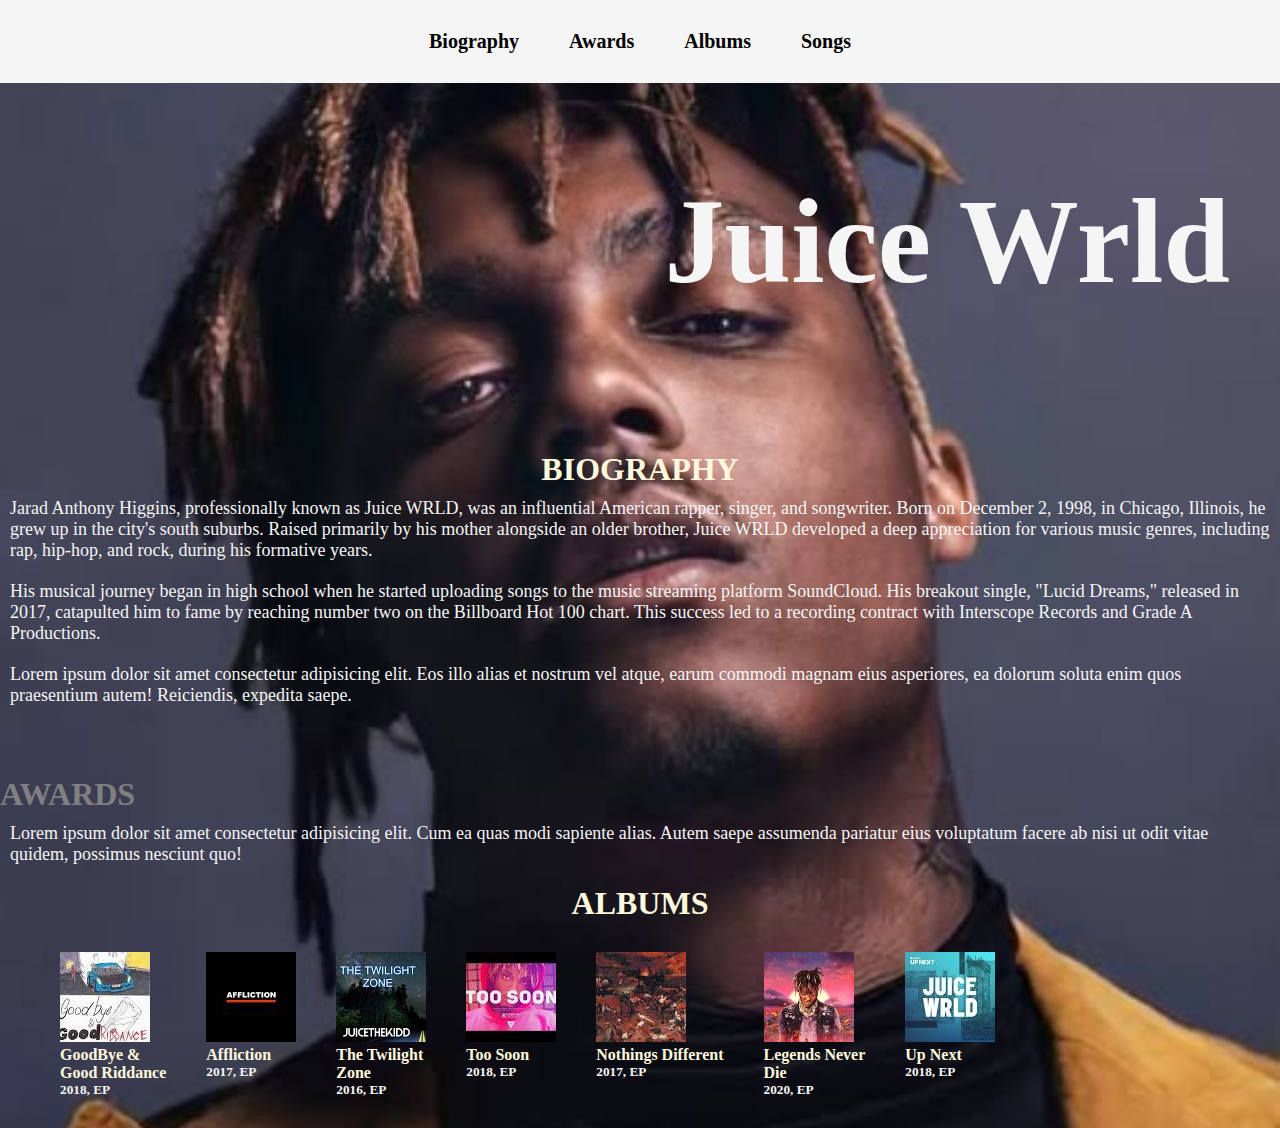
==== index.html @ c9a6d78e "updated" ====
<!DOCTYPE html>
<html lang="en">
<head>
    <title>A Tribute Page</title>
    <link rel="stylesheet" href="style.css">
</head>
<body class="container">
    <header class="navy">
        <nav>
            <ul>
                <li><a href="#Biography">Biography</a></li>
                <li><a href="#Awards">Awards</a></li>
                <li><a href="#Albums">Albums</a></li>
                <li><a href="songs.html">Songs</a></li>
            </ul>
        </nav>
    </header>
    <div class="side">
        <h1>Juice Wrld</h1>
    </div>
    <section>
        <div class="bio">
            <h1 id="Biography">BIOGRAPHY</h1>
            <p>Jarad Anthony Higgins, professionally known as Juice WRLD, was an influential American rapper, singer, and songwriter. Born on December 2, 1998, in Chicago, Illinois, he grew up in the city's south suburbs. Raised primarily by his mother alongside an older brother, Juice WRLD developed a deep appreciation for various music genres, including rap, hip-hop, and rock, during his formative years.</p>
            <p>His musical journey began in high school when he started uploading songs to the music streaming platform SoundCloud. His breakout single, "Lucid Dreams," released in 2017, catapulted him to fame by reaching number two on the Billboard Hot 100 chart. This success led to a recording contract with Interscope Records and Grade A Productions. ​
            </p>
            <p>Lorem ipsum dolor sit amet consectetur adipisicing elit. Eos illo alias et nostrum vel atque, earum commodi magnam eius asperiores, ea dolorum soluta enim quos praesentium autem! Reiciendis, expedita saepe.</p>
        </div>
        <div class="awa">
            <h1 id="Awards">AWARDS</h1>
            <p>Lorem ipsum dolor sit amet consectetur adipisicing elit. Cum ea quas modi sapiente alias. Autem saepe assumenda pariatur eius voluptatum facere ab nisi ut odit vitae quidem, possimus nesciunt quo!</p>
        </div>
        <div class="alb">
            <h1 id="Albums">ALBUMS</h1>
            <div class="con">
                <div>
                    <img src="good.jpg" alt="goodbye">
                    <h4>GoodBye &<br> Good Riddance</h3>
                    <h5>2018, EP</h4>
                </div>
                <div>
                    <img src="aff.jpg" alt="affliction">
                    <h4>Affliction</h3>
                    <h5>2017, EP</h4>
                </div>
                <div>
                    <img src="the.jpg" alt="light">
                    <h4>The Twilight<br> Zone</h3>
                    <h5>2016, EP</h4>
                </div>
                <div>
                    <img src="too.jpg" alt="soon">
                    <h4>Too Soon</h3>
                    <h5>2018, EP</h4>
                </div>
                <div>
                    <img src="nothing.jpg" alt="nothing">
                    <h4>Nothings Different</h3>
                    <h5>2017, EP</h4>
                </div>
                <div>
                    <img src="legends.jpg" alt="never">
                    <h4>Legends Never<br> Die</h3>
                    <h5>2020, EP</h4>
                </div>
                <div>
                    <img src="upnext.jpg" alt="next">
                    <h4>Up Next</h3>
                    <h5>2018, EP</h4>
                </div>
            </div>
        </div>
    </section>
</body>
</html>
---- style.css ----
*{
    box-sizing: border-box;
    padding: 0%;
    margin: 0%;
}
.container{
    background-image: url(newj.jpg);
    min-height: 500px;
    background-attachment: fixed;
    background-position: center;
    background-repeat: no-repeat;
    background-size: cover;
}
.side{
    text-align: right;
    justify-content: right;
    font-size: 60px;
    margin:50px ;
    padding: 40px 0px;
    color: whitesmoke;
}
.bio{
    padding: 50px 0px;
}
#Biography{
    text-align: center;
    text-decoration: none;
    color: cornsilk;
}
.awa{
    padding: 10px 0px;
}
#Albums{
    text-align: center;
    text-decoration: none;
    color: cornsilk;
}
p{
    color: whitesmoke;
    padding: 10px;
    font-weight: 40px;
    font-size: large;
}
ul{
    display: flex;
    gap: 50px;
    justify-content: center;
    text-align: center;
    padding: 30px;
    list-style: none;
    background-color: whitesmoke;
    font-weight: bold;
    font-size: 20px;
    text-decoration: none;
}
a{
    text-decoration: none;
    color: black;
}
.con{
    display: flex;
    gap: 40px;
    padding: 10px 40px;
    margin: 20px;
}
h4{
    color: cornsilk;
}
h5{
    color: whitesmoke;
}
#Awards{
    color: gray;
}
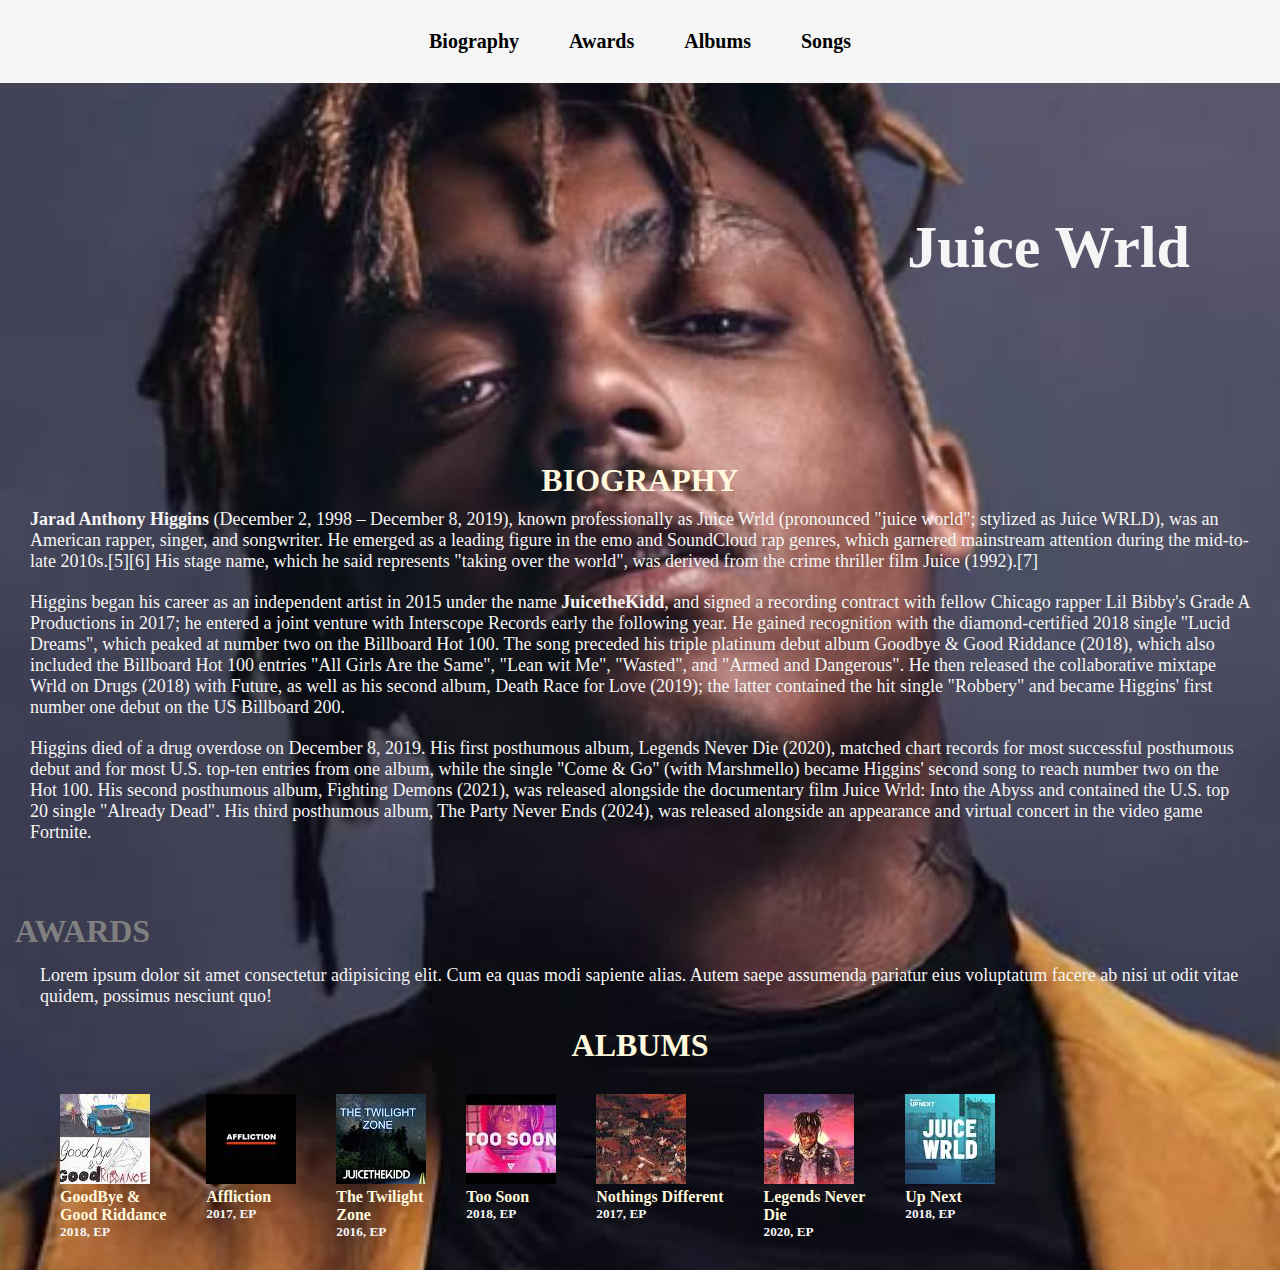
==== commit c7d4a1cd: "updated" ====
--- a/index.html
+++ b/index.html
@@ -21,10 +21,9 @@
     <section>
         <div class="bio">
             <h1 id="Biography">BIOGRAPHY</h1>
-            <p>Jarad Anthony Higgins, professionally known as Juice WRLD, was an influential American rapper, singer, and songwriter. Born on December 2, 1998, in Chicago, Illinois, he grew up in the city's south suburbs. Raised primarily by his mother alongside an older brother, Juice WRLD developed a deep appreciation for various music genres, including rap, hip-hop, and rock, during his formative years.</p>
-            <p>His musical journey began in high school when he started uploading songs to the music streaming platform SoundCloud. His breakout single, "Lucid Dreams," released in 2017, catapulted him to fame by reaching number two on the Billboard Hot 100 chart. This success led to a recording contract with Interscope Records and Grade A Productions. ​
-            </p>
-            <p>Lorem ipsum dolor sit amet consectetur adipisicing elit. Eos illo alias et nostrum vel atque, earum commodi magnam eius asperiores, ea dolorum soluta enim quos praesentium autem! Reiciendis, expedita saepe.</p>
+            <p><strong>Jarad Anthony Higgins</strong> (December 2, 1998 – December 8, 2019), known professionally as Juice Wrld (pronounced "juice world"; stylized as Juice WRLD), was an American rapper, singer, and songwriter. He emerged as a leading figure in the emo and SoundCloud rap genres, which garnered mainstream attention during the mid-to-late 2010s.[5][6] His stage name, which he said represents "taking over the world", was derived from the crime thriller film Juice (1992).[7]</p>
+           <p>Higgins began his career as an independent artist in 2015 under the name <strong>JuicetheKidd</strong>, and signed a recording contract with fellow Chicago rapper Lil Bibby's Grade A Productions in 2017; he entered a joint venture with Interscope Records early the following year. He gained recognition with the diamond-certified 2018 single "Lucid Dreams", which peaked at number two on the Billboard Hot 100. The song preceded his triple platinum debut album Goodbye & Good Riddance (2018), which also included the Billboard Hot 100 entries "All Girls Are the Same", "Lean wit Me", "Wasted", and "Armed and Dangerous". He then released the collaborative mixtape Wrld on Drugs (2018) with Future, as well as his second album, Death Race for Love (2019); the latter contained the hit single "Robbery" and became Higgins' first number one debut on the US Billboard 200.</p>
+            <p>Higgins died of a drug overdose on December 8, 2019. His first posthumous album, Legends Never Die (2020), matched chart records for most successful posthumous debut and for most U.S. top-ten entries from one album, while the single "Come & Go" (with Marshmello) became Higgins' second song to reach number two on the Hot 100. His second posthumous album, Fighting Demons (2021), was released alongside the documentary film Juice Wrld: Into the Abyss and contained the U.S. top 20 single "Already Dead". His third posthumous album, The Party Never Ends (2024), was released alongside an appearance and virtual concert in the video game Fortnite.</p>
         </div>
         <div class="awa">
             <h1 id="Awards">AWARDS</h1>
--- a/style.css
+++ b/style.css
@@ -4,18 +4,20 @@
     margin: 0%;
 }
 .container{
+    background: linear-gradient(rgba(0, 0, 0, 0.5),rgba(0, 0, 0, 0.5));
     background-image: url(newj.jpg);
     min-height: 500px;
     background-attachment: fixed;
     background-position: center;
     background-repeat: no-repeat;
     background-size: cover;
+  
 }
 .side{
     text-align: right;
     justify-content: right;
-    font-size: 60px;
-    margin:50px ;
+    font-size: 30px;
+    margin:90px ;
     padding: 40px 0px;
     color: whitesmoke;
 }
@@ -28,7 +30,7 @@
     color: cornsilk;
 }
 .awa{
-    padding: 10px 0px;
+    margin: 10px;
 }
 #Albums{
     text-align: center;
@@ -37,9 +39,10 @@
 }
 p{
     color: whitesmoke;
-    padding: 10px;
+    padding:10px 30px;
     font-weight: 40px;
     font-size: large;
+    
 }
 ul{
     display: flex;
@@ -71,4 +74,5 @@
 }
 #Awards{
     color: gray;
+    margin: 5px;
 }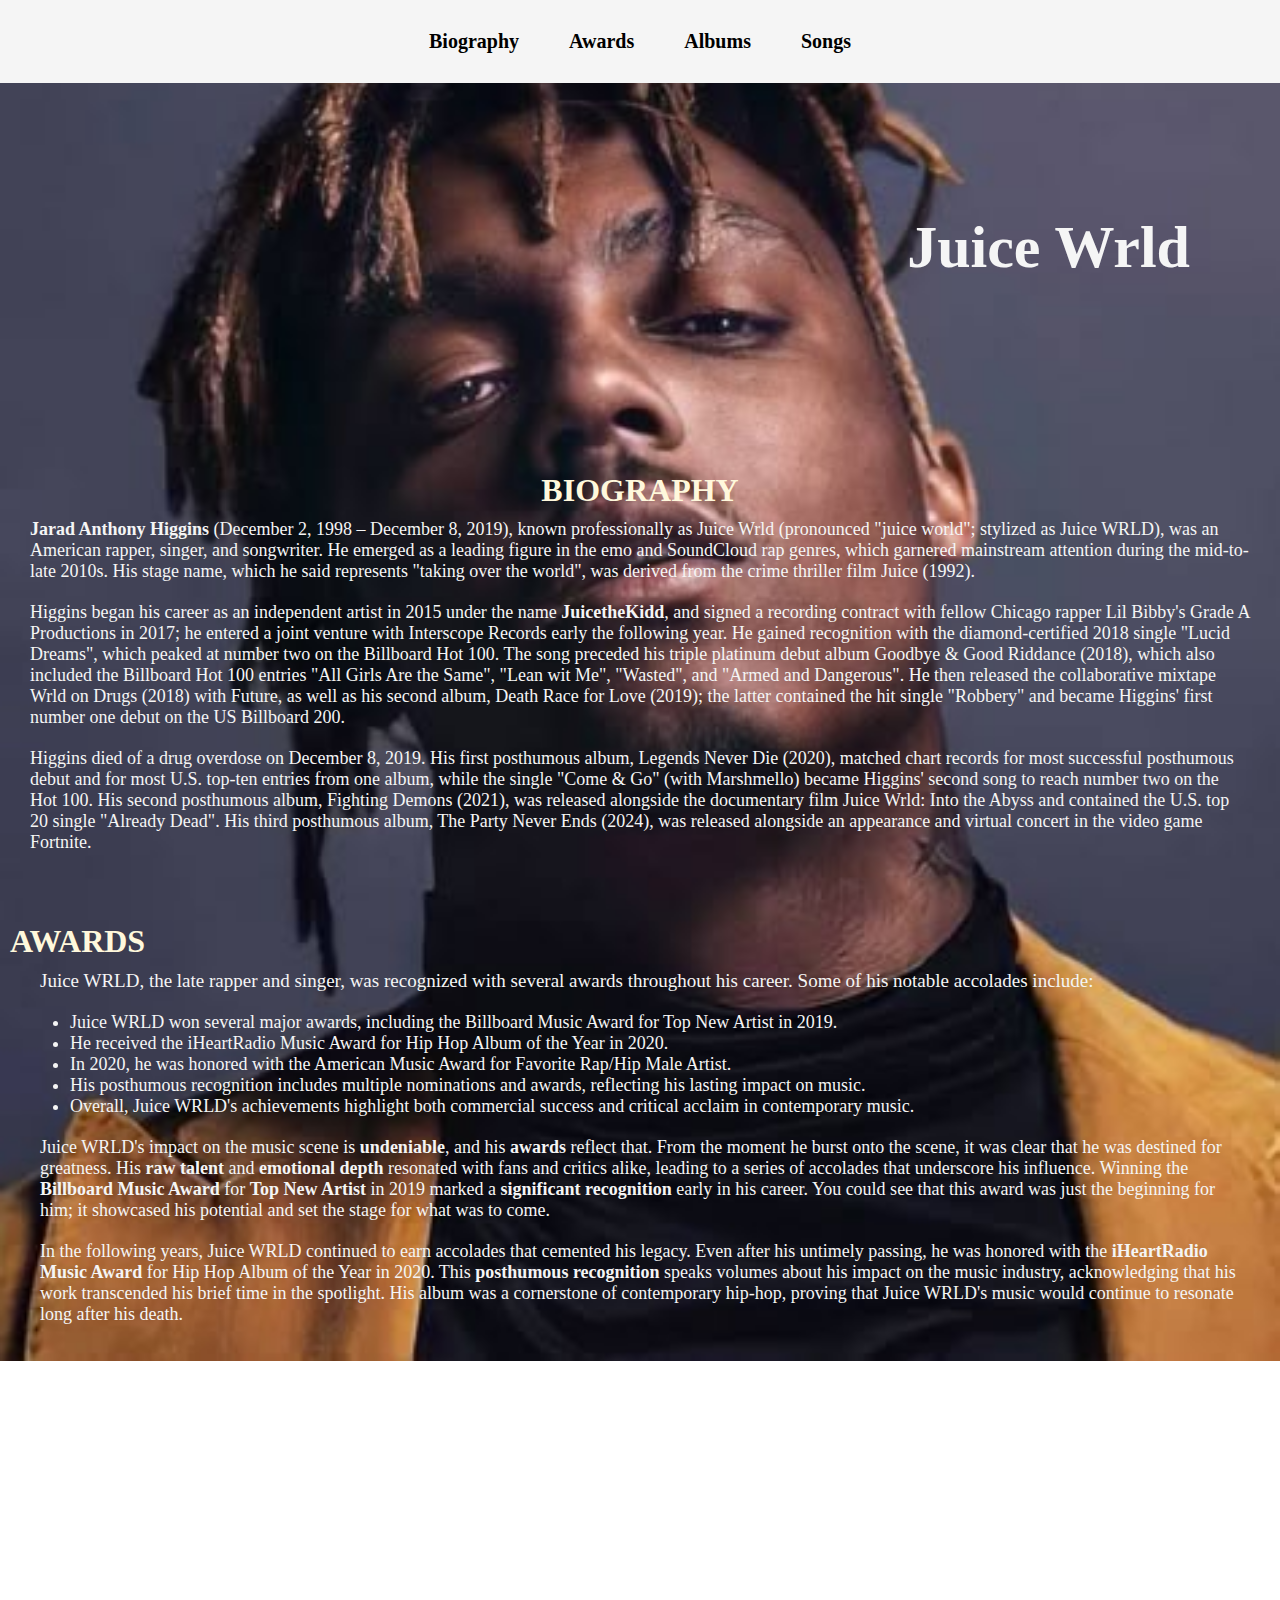
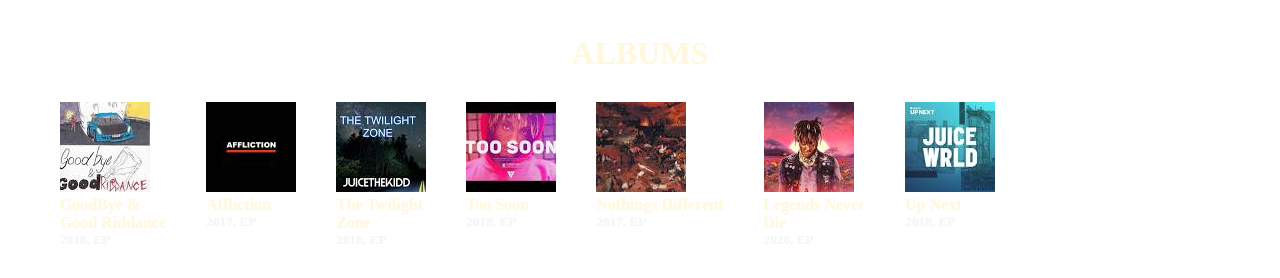
==== commit 2f7ce016: "updated" ====
--- a/index.html
+++ b/index.html
@@ -7,12 +7,12 @@
 <body class="container">
     <header class="navy">
         <nav>
-            <ul>
+            <ol>
                 <li><a href="#Biography">Biography</a></li>
                 <li><a href="#Awards">Awards</a></li>
                 <li><a href="#Albums">Albums</a></li>
                 <li><a href="songs.html">Songs</a></li>
-            </ul>
+            </ol>
         </nav>
     </header>
     <div class="side">
@@ -21,13 +21,22 @@
     <section>
         <div class="bio">
             <h1 id="Biography">BIOGRAPHY</h1>
-            <p><strong>Jarad Anthony Higgins</strong> (December 2, 1998 – December 8, 2019), known professionally as Juice Wrld (pronounced "juice world"; stylized as Juice WRLD), was an American rapper, singer, and songwriter. He emerged as a leading figure in the emo and SoundCloud rap genres, which garnered mainstream attention during the mid-to-late 2010s.[5][6] His stage name, which he said represents "taking over the world", was derived from the crime thriller film Juice (1992).[7]</p>
+            <p><strong>Jarad Anthony Higgins</strong> (December 2, 1998 – December 8, 2019), known professionally as Juice Wrld (pronounced "juice world"; stylized as Juice WRLD), was an American rapper, singer, and songwriter. He emerged as a leading figure in the emo and SoundCloud rap genres, which garnered mainstream attention during the mid-to-late 2010s. His stage name, which he said represents "taking over the world", was derived from the crime thriller film Juice (1992).</p>
            <p>Higgins began his career as an independent artist in 2015 under the name <strong>JuicetheKidd</strong>, and signed a recording contract with fellow Chicago rapper Lil Bibby's Grade A Productions in 2017; he entered a joint venture with Interscope Records early the following year. He gained recognition with the diamond-certified 2018 single "Lucid Dreams", which peaked at number two on the Billboard Hot 100. The song preceded his triple platinum debut album Goodbye & Good Riddance (2018), which also included the Billboard Hot 100 entries "All Girls Are the Same", "Lean wit Me", "Wasted", and "Armed and Dangerous". He then released the collaborative mixtape Wrld on Drugs (2018) with Future, as well as his second album, Death Race for Love (2019); the latter contained the hit single "Robbery" and became Higgins' first number one debut on the US Billboard 200.</p>
             <p>Higgins died of a drug overdose on December 8, 2019. His first posthumous album, Legends Never Die (2020), matched chart records for most successful posthumous debut and for most U.S. top-ten entries from one album, while the single "Come & Go" (with Marshmello) became Higgins' second song to reach number two on the Hot 100. His second posthumous album, Fighting Demons (2021), was released alongside the documentary film Juice Wrld: Into the Abyss and contained the U.S. top 20 single "Already Dead". His third posthumous album, The Party Never Ends (2024), was released alongside an appearance and virtual concert in the video game Fortnite.</p>
         </div>
         <div class="awa">
             <h1 id="Awards">AWARDS</h1>
-            <p>Lorem ipsum dolor sit amet consectetur adipisicing elit. Cum ea quas modi sapiente alias. Autem saepe assumenda pariatur eius voluptatum facere ab nisi ut odit vitae quidem, possimus nesciunt quo!</p>
+            <p class="ards">Juice WRLD, the late rapper and singer, was recognized with several awards throughout his career. Some of his notable accolades include:</p>
+            <ul>
+                <li>Juice WRLD won several major awards, including the Billboard Music Award for Top New Artist in 2019.</li>
+                <li>He received the iHeartRadio Music Award for Hip Hop Album of the Year in 2020.</li>
+                <li>In 2020, he was honored with the American Music Award for Favorite Rap/Hip Male Artist.</li>
+                <li>His posthumous recognition includes multiple nominations and awards, reflecting his lasting impact on music.</li>
+                <li>Overall, Juice WRLD's achievements highlight both commercial success and critical acclaim in contemporary music.</li>
+            </ul>
+            <p>Juice WRLD's impact on the music scene is <strong>undeniable</strong>, and his <strong>awards</strong> reflect that. From the moment he burst onto the scene, it was clear that he was destined for greatness. His <strong> raw talent</strong> and <strong>emotional depth</strong> resonated with fans and critics alike, leading to a series of accolades that underscore his influence. Winning the <strong>Billboard Music Award</strong> for <strong>Top New Artist</strong> in 2019 marked a <strong>significant recognition</strong> early in his career. You could see that this award was just the beginning for him; it showcased his potential and set the stage for what was to come.</p>
+            <p>In the following years, Juice WRLD continued to earn accolades that cemented his legacy. Even after his untimely passing, he was honored with the <strong>iHeartRadio Music Award</strong> for Hip Hop Album of the Year in 2020. This <strong>posthumous recognition</strong> speaks volumes about his impact on the music industry, acknowledging that his work transcended his brief time in the spotlight. His album was a cornerstone of contemporary hip-hop, proving that Juice WRLD's music would continue to resonate long after his death.</p>
         </div>
         <div class="alb">
             <h1 id="Albums">ALBUMS</h1>
--- a/style.css
+++ b/style.css
@@ -23,6 +23,7 @@
 }
 .bio{
     padding: 50px 0px;
+    margin-top: 100px;
 }
 #Biography{
     text-align: center;
@@ -44,7 +45,7 @@
     font-size: large;
     
 }
-ul{
+ol{
     display: flex;
     gap: 50px;
     justify-content: center;
@@ -73,6 +74,21 @@
     color: whitesmoke;
 }
 #Awards{
-    color: gray;
-    margin: 5px;
+    color: cornsilk;
+    text-align: left;
+    text-decoration: none;
+}
+ul{
+    color: whitesmoke;
+    padding:10px 60px;
+    font-size: 18px;
+}
+.alb{
+    margin-top: 300px;
+}
+.ards{
+    color: whitesmoke;
+    font-size: 19px;
+    padding:10px 30px;
+    font-weight: 40px;
 }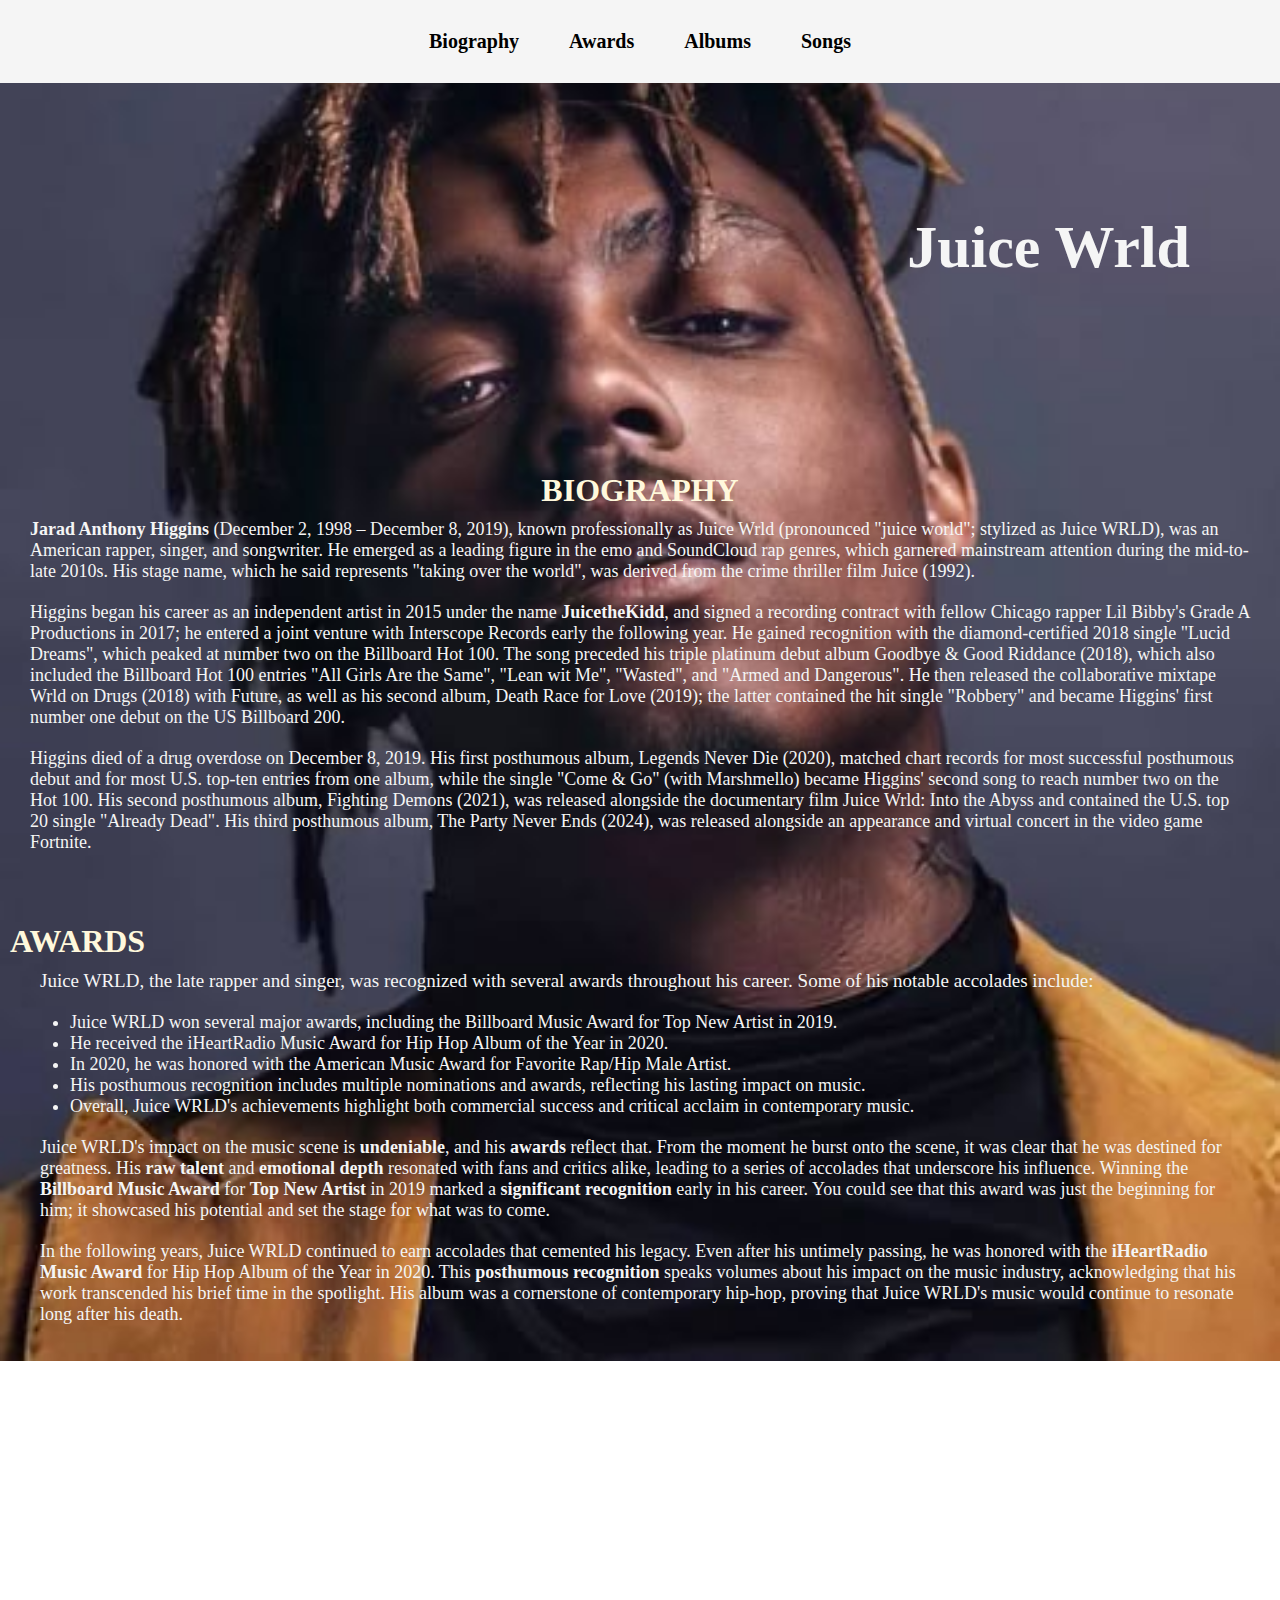
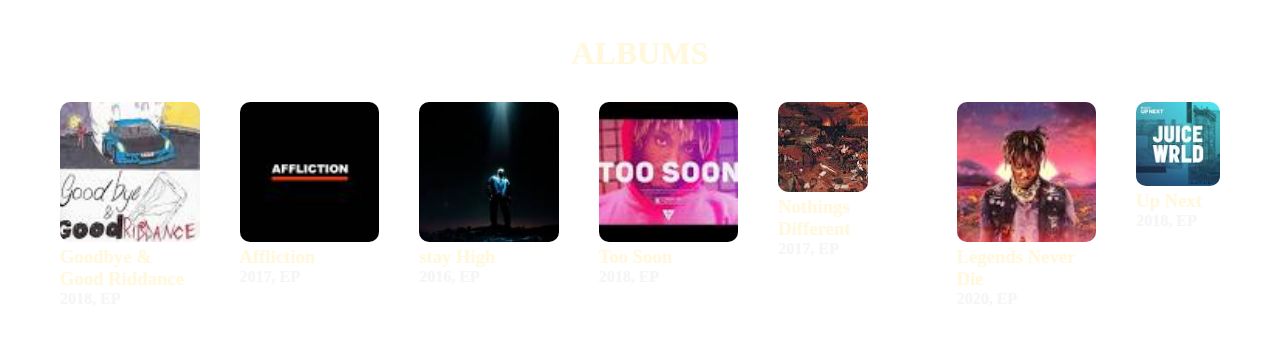
==== commit 9dcf1068: "update" ====
--- a/index.html
+++ b/index.html
@@ -1,6 +1,7 @@
 <!DOCTYPE html>
 <html lang="en">
 <head>
+    <meta name="viewport" content="width=device-width, initial-scale=1.0">
     <title>A Tribute Page</title>
     <link rel="stylesheet" href="style.css">
 </head>
@@ -42,39 +43,39 @@
             <h1 id="Albums">ALBUMS</h1>
             <div class="con">
                 <div>
-                    <img src="good.jpg" alt="goodbye">
-                    <h4>GoodBye &<br> Good Riddance</h3>
-                    <h5>2018, EP</h4>
+                    <a href="https://audiomack.com/juicewrld/album/goodbye-good-riddance" target="_blank"><img src="good.jpg" alt="album cover" width="150px"></a>
+                    <h3>Goodbye &<br> Good Riddance</h3>
+                    <h4>2018, EP</h4>
                 </div>
                 <div>
-                    <img src="aff.jpg" alt="affliction">
-                    <h4>Affliction</h3>
-                    <h5>2017, EP</h4>
+                    <a href="https://audiomack.com/juicewrld999v2/album/affliction" target="_blank"><img src="aff.jpg" alt="afflict" width="150px"></a>
+                    <h3>Affliction</h3>
+                    <h4>2017, EP</h4>
                 </div>
                 <div>
-                    <img src="the.jpg" alt="light">
-                    <h4>The Twilight<br> Zone</h3>
-                    <h5>2016, EP</h4>
+                    <a href="https://audiomack.com/yungscarr5/song/stay-high" target="_blank"><img src="stay.jpg" alt="light" width="150px"></a>
+                        <h3>stay High</h3>
+                        <h4>2016, EP</h4>
                 </div>
                 <div>
-                    <img src="too.jpg" alt="soon">
-                    <h4>Too Soon</h3>
-                    <h5>2018, EP</h4>
+                    <a href="" target="_blank"><img src="too.jpg" alt="soon" width="150px"></a>
+                    <h3>Too Soon</h3>
+                    <h4>2018, EP</h4>
                 </div>
                 <div>
                     <img src="nothing.jpg" alt="nothing">
-                    <h4>Nothings Different</h3>
-                    <h5>2017, EP</h4>
+                    <h3>Nothings Different</h3>
+                    <h4>2017, EP</h4>
                 </div>
                 <div>
-                    <img src="legends.jpg" alt="never">
-                    <h4>Legends Never<br> Die</h3>
-                    <h5>2020, EP</h4>
+                    <a href="https://audiomack.com/embed/blessedozegin/album/legend-never-dies-original" target="_blank"><img src="legends.jpg" alt="leg" width="150"></a> 
+                    <h3>Legends Never<br> Die</h3>
+                    <h4>2020, EP</h4>
                 </div>
                 <div>
                     <img src="upnext.jpg" alt="next">
-                    <h4>Up Next</h3>
-                    <h5>2018, EP</h4>
+                    <h3>Up Next</h3>
+                    <h4>2018, EP</h4>
                 </div>
             </div>
         </div>
--- a/style.css
+++ b/style.css
@@ -6,12 +6,11 @@
 .container{
     background: linear-gradient(rgba(0, 0, 0, 0.5),rgba(0, 0, 0, 0.5));
     background-image: url(newj.jpg);
-    min-height: 500px;
+    min-height: 100px;
     background-attachment: fixed;
     background-position: center;
     background-repeat: no-repeat;
     background-size: cover;
-  
 }
 .side{
     text-align: right;
@@ -67,10 +66,10 @@
     padding: 10px 40px;
     margin: 20px;
 }
-h4{
+h3{
     color: cornsilk;
 }
-h5{
+h4{
     color: whitesmoke;
 }
 #Awards{
@@ -91,4 +90,9 @@
     font-size: 19px;
     padding:10px 30px;
     font-weight: 40px;
+}
+img{
+        max-width: 100%; /* Ensures images scale properly */
+        height: auto; /* Maintains aspect ratio */
+        border-radius: 10px; /* Optional: Adds rounded corners */
 }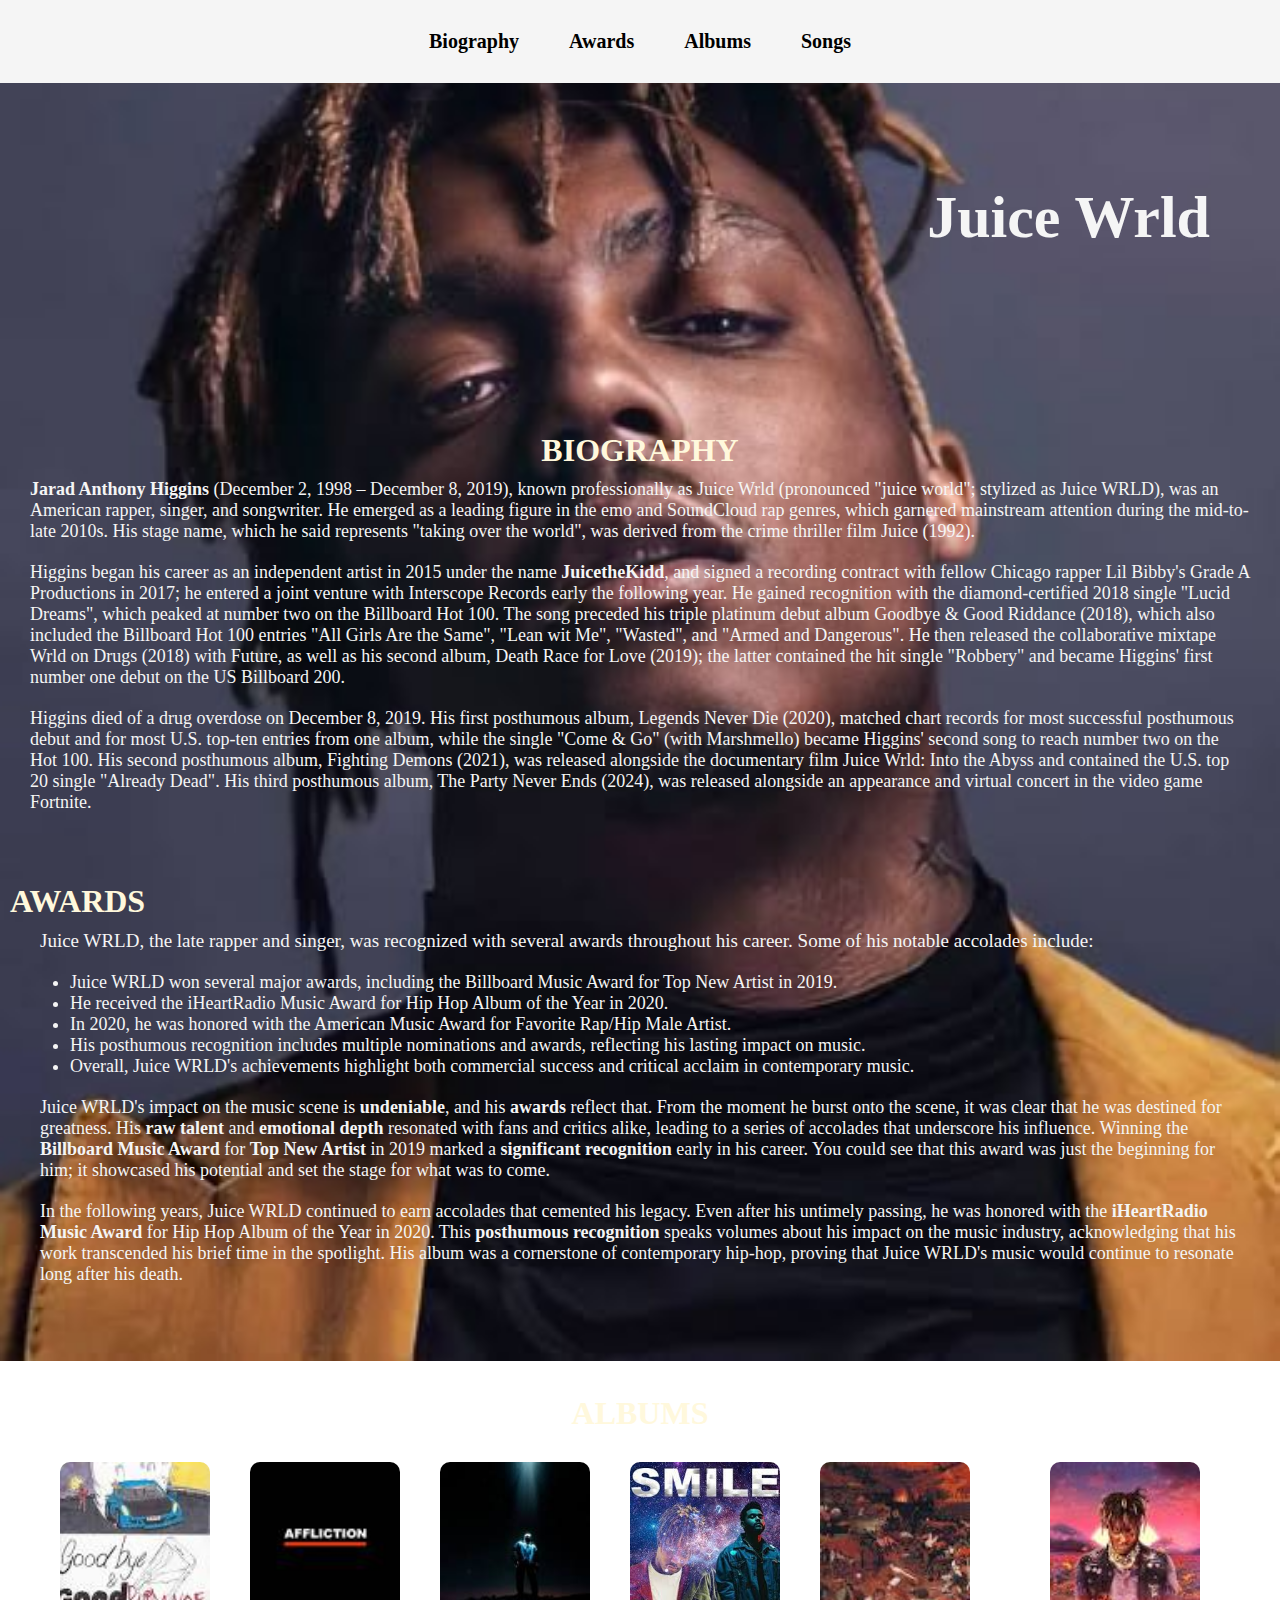
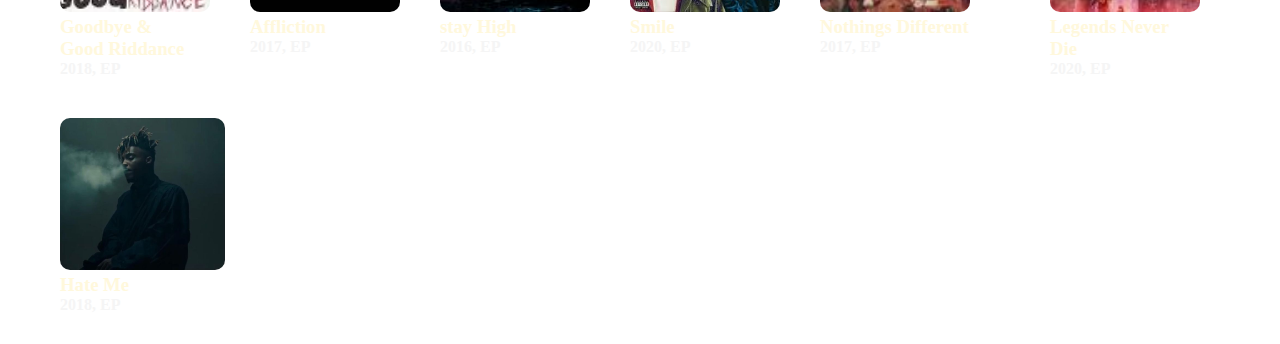
==== commit 22ece9cd: "update" ====
--- a/index.html
+++ b/index.html
@@ -58,12 +58,12 @@
                         <h4>2016, EP</h4>
                 </div>
                 <div>
-                    <a href="" target="_blank"><img src="too.jpg" alt="soon" width="150px"></a>
-                    <h3>Too Soon</h3>
-                    <h4>2018, EP</h4>
+                    <a href="https://audiomack.com/freaq-xeonikz/song/smile" target="_blank"><img src="smi.jpg" alt="smile" width="150px"></a>
+                    <h3>Smile</h3>
+                    <h4>2020, EP</h4>
                 </div>
                 <div>
-                    <img src="nothing.jpg" alt="nothing">
+                    <a href="https://audiomack.com/juicewrld999v2/album/nothings-different-3" target="_blank"><img src="nothing.jpg" alt="nothing" width="150px">
                     <h3>Nothings Different</h3>
                     <h4>2017, EP</h4>
                 </div>
@@ -73,8 +73,8 @@
                     <h4>2020, EP</h4>
                 </div>
                 <div>
-                    <img src="upnext.jpg" alt="next">
-                    <h3>Up Next</h3>
+                    <a href="https://audiomack.com/rafa17-1/song/12961106" target="_blank"><img src="hate.jpeg" alt="Hate Me" width="165"></a>
+                    <h3>Hate Me</h3>
                     <h4>2018, EP</h4>
                 </div>
             </div>
--- a/style.css
+++ b/style.css
@@ -1,3 +1,4 @@
+
 *{
     box-sizing: border-box;
     padding: 0%;
@@ -6,7 +7,7 @@
 .container{
     background: linear-gradient(rgba(0, 0, 0, 0.5),rgba(0, 0, 0, 0.5));
     background-image: url(newj.jpg);
-    min-height: 100px;
+    min-height: 100vh;
     background-attachment: fixed;
     background-position: center;
     background-repeat: no-repeat;
@@ -16,8 +17,8 @@
     text-align: right;
     justify-content: right;
     font-size: 30px;
-    margin:90px ;
-    padding: 40px 0px;
+    margin:70px ;
+    padding: 30px 0px;
     color: whitesmoke;
 }
 .bio{
@@ -40,7 +41,7 @@
 p{
     color: whitesmoke;
     padding:10px 30px;
-    font-weight: 40px;
+    font-weight: normal;
     font-size: large;
     
 }
@@ -65,6 +66,7 @@
     gap: 40px;
     padding: 10px 40px;
     margin: 20px;
+    flex-wrap: wrap;
 }
 h3{
     color: cornsilk;
@@ -83,16 +85,75 @@
     font-size: 18px;
 }
 .alb{
-    margin-top: 300px;
+    margin-top: 100px;
 }
 .ards{
     color: whitesmoke;
     font-size: 19px;
     padding:10px 30px;
-    font-weight: 40px;
+    font-weight: normal;
 }
 img{
-        max-width: 100%; /* Ensures images scale properly */
-        height: auto; /* Maintains aspect ratio */
-        border-radius: 10px; /* Optional: Adds rounded corners */
+        max-width: 100%; 
+        height: auto; 
+        border-radius: 10px; 
+}
+@media screen and (max-width: 768px) {
+    .side {
+        font-size: 20px;
+        margin: 50px;
+        text-align: right; /* Center align text */
+    }
+
+    ol {
+        gap: 20px;
+        flex-direction:row; /* Stack navigation items vertically */
+        padding: 20px;
+        font-size: 16px;
+    }
+
+    .con {
+        gap: 20px;
+        padding: 10px;
+    }
+
+    p {
+        font-size: 14px;
+    }
+
+    h1, h2, h3 {
+        font-size: 24px;
+    }
+
+    .alb {
+        margin-top: 100px;
+    }
+}
+@media screen and (max-width: 480px) {
+    .side {
+        font-size: 18px;
+        margin: 30px;
+    }
+
+    ol {
+        gap: 10px;
+        font-size: 14px;
+    }
+
+    .con {
+        gap: 10px;
+        padding: 5px;
+    }
+
+    p {
+        font-size: 12px;
+    }
+
+    h1, h2, h3 {
+        font-size: 20px;
+    }
+
+    .alb {
+        margin-top: 50px;
+    }
 }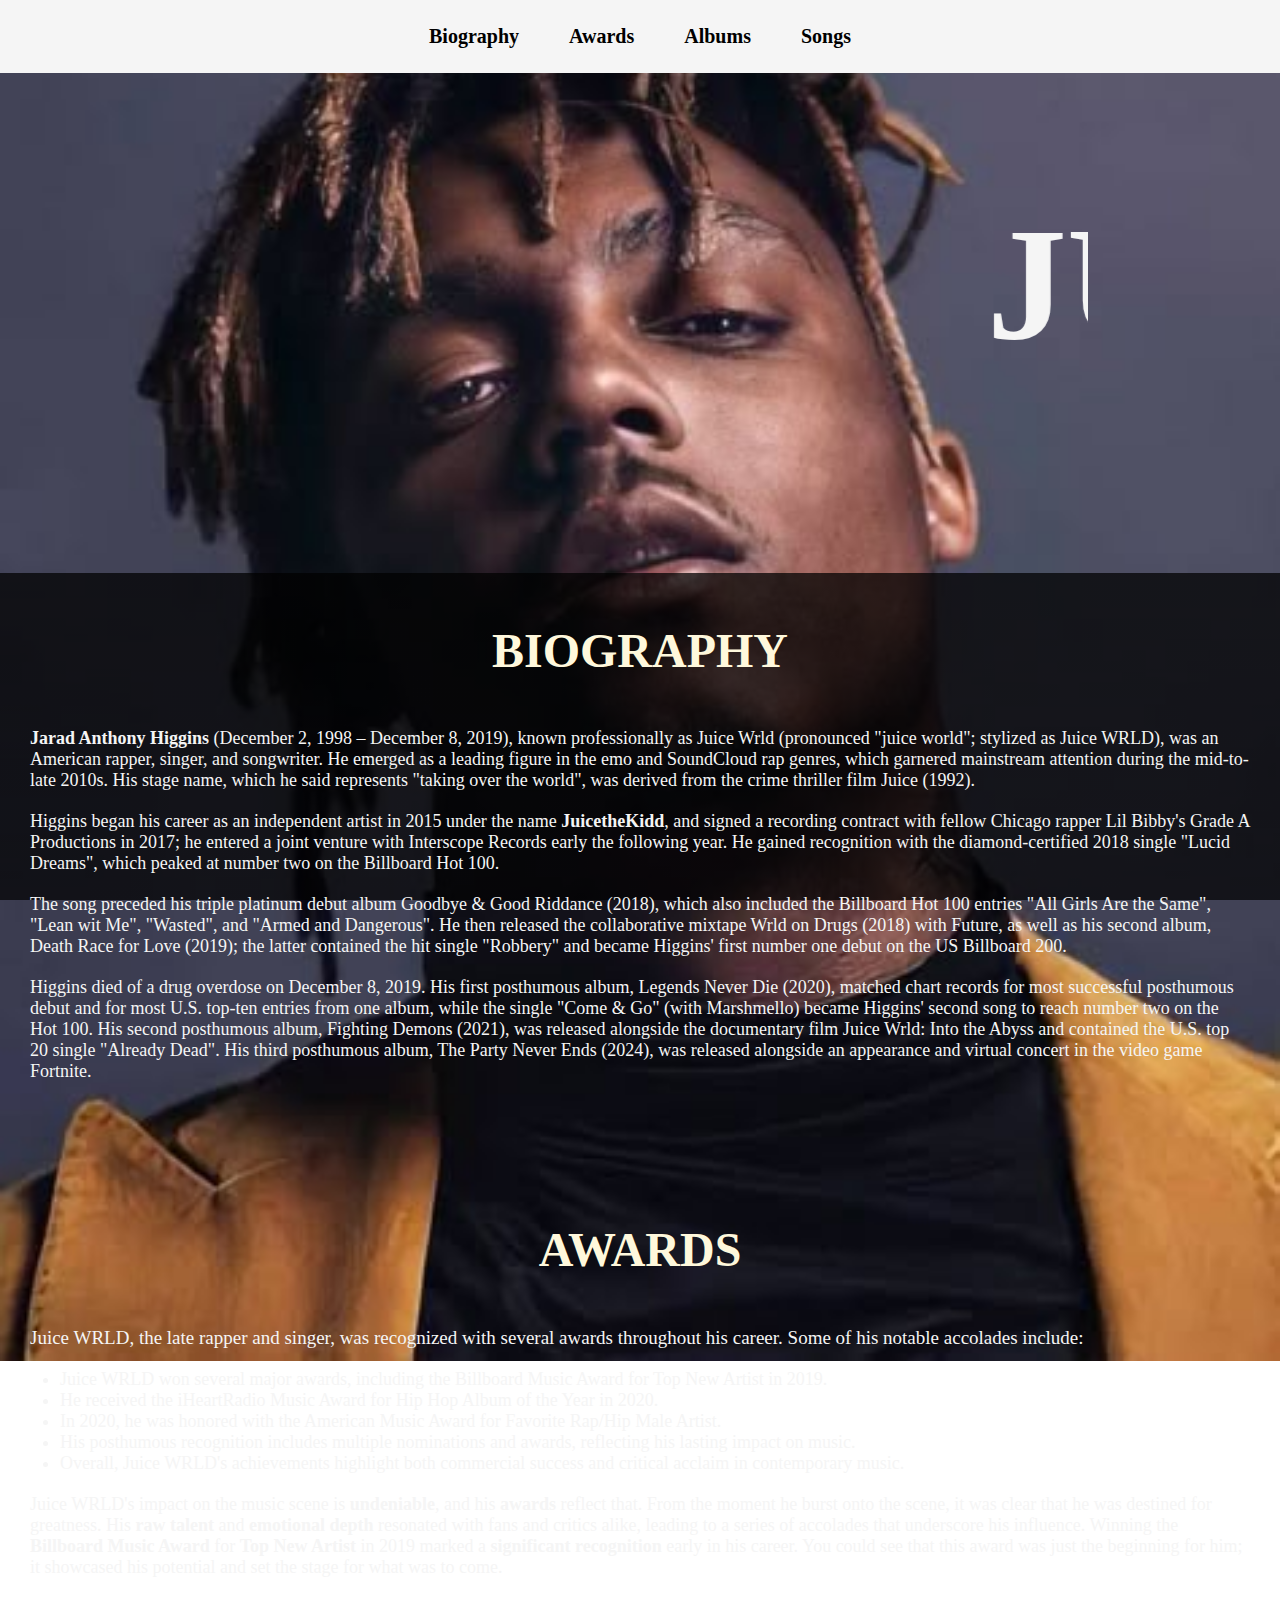
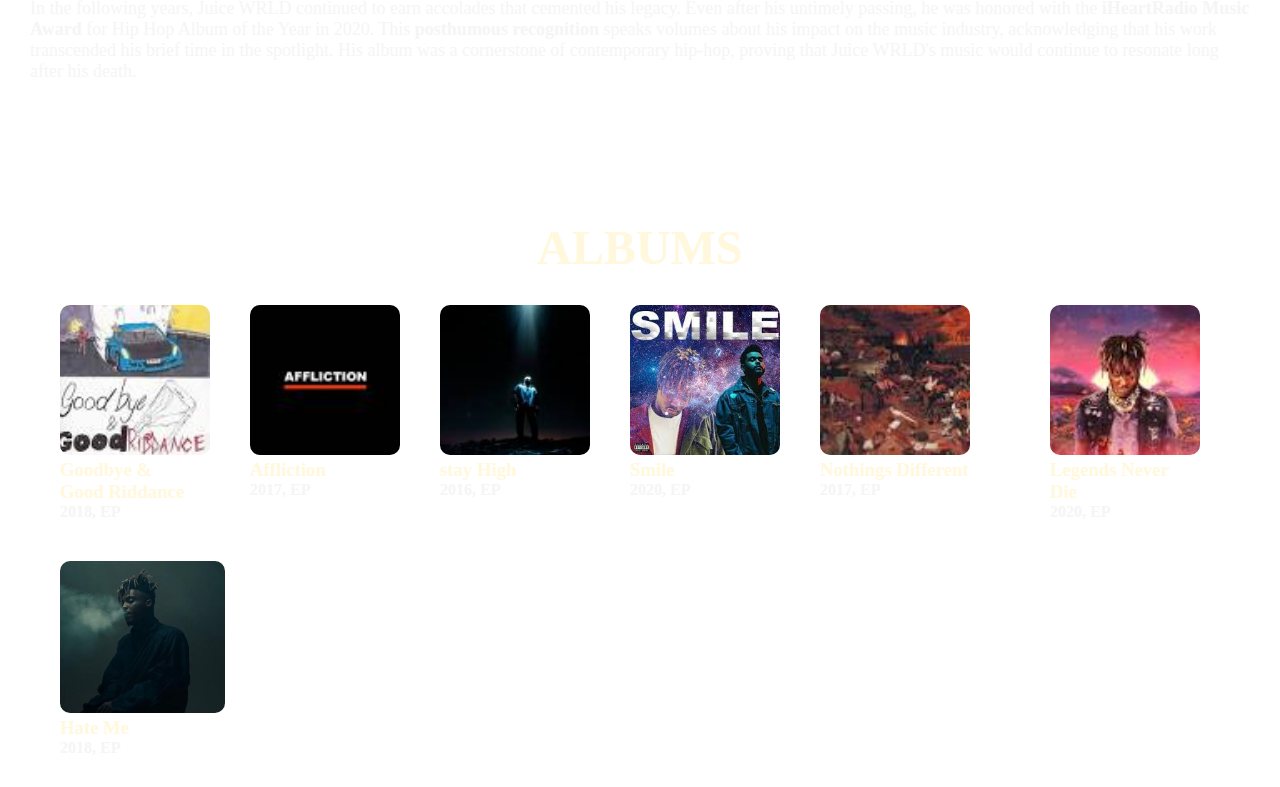
==== commit 3aedecae: "update" ====
--- a/index.html
+++ b/index.html
@@ -16,14 +16,15 @@
             </ol>
         </nav>
     </header>
-    <div class="side">
-        <h1>Juice Wrld</h1>
-    </div>
-    <section>
+    <main class="main">
+        <marquee behavior="scroll" direction="left" scrollamount="12"><h2>JUICE WRLD</h2></marquee>
+    </main>
+    <section class="sect">
         <div class="bio">
             <h1 id="Biography">BIOGRAPHY</h1>
             <p><strong>Jarad Anthony Higgins</strong> (December 2, 1998 – December 8, 2019), known professionally as Juice Wrld (pronounced "juice world"; stylized as Juice WRLD), was an American rapper, singer, and songwriter. He emerged as a leading figure in the emo and SoundCloud rap genres, which garnered mainstream attention during the mid-to-late 2010s. His stage name, which he said represents "taking over the world", was derived from the crime thriller film Juice (1992).</p>
-           <p>Higgins began his career as an independent artist in 2015 under the name <strong>JuicetheKidd</strong>, and signed a recording contract with fellow Chicago rapper Lil Bibby's Grade A Productions in 2017; he entered a joint venture with Interscope Records early the following year. He gained recognition with the diamond-certified 2018 single "Lucid Dreams", which peaked at number two on the Billboard Hot 100. The song preceded his triple platinum debut album Goodbye & Good Riddance (2018), which also included the Billboard Hot 100 entries "All Girls Are the Same", "Lean wit Me", "Wasted", and "Armed and Dangerous". He then released the collaborative mixtape Wrld on Drugs (2018) with Future, as well as his second album, Death Race for Love (2019); the latter contained the hit single "Robbery" and became Higgins' first number one debut on the US Billboard 200.</p>
+           <p>Higgins began his career as an independent artist in 2015 under the name <strong>JuicetheKidd</strong>, and signed a recording contract with fellow Chicago rapper Lil Bibby's Grade A Productions in 2017; he entered a joint venture with Interscope Records early the following year. He gained recognition with the diamond-certified 2018 single "Lucid Dreams", which peaked at number two on the Billboard Hot 100.</p> 
+           <p>The song preceded his triple platinum debut album Goodbye & Good Riddance (2018), which also included the Billboard Hot 100 entries "All Girls Are the Same", "Lean wit Me", "Wasted", and "Armed and Dangerous". He then released the collaborative mixtape Wrld on Drugs (2018) with Future, as well as his second album, Death Race for Love (2019); the latter contained the hit single "Robbery" and became Higgins' first number one debut on the US Billboard 200.</p>
             <p>Higgins died of a drug overdose on December 8, 2019. His first posthumous album, Legends Never Die (2020), matched chart records for most successful posthumous debut and for most U.S. top-ten entries from one album, while the single "Come & Go" (with Marshmello) became Higgins' second song to reach number two on the Hot 100. His second posthumous album, Fighting Demons (2021), was released alongside the documentary film Juice Wrld: Into the Abyss and contained the U.S. top 20 single "Already Dead". His third posthumous album, The Party Never Ends (2024), was released alongside an appearance and virtual concert in the video game Fortnite.</p>
         </div>
         <div class="awa">
--- a/style.css
+++ b/style.css
@@ -4,39 +4,46 @@
     padding: 0%;
     margin: 0%;
 }
-.container{
-    background: linear-gradient(rgba(0, 0, 0, 0.5),rgba(0, 0, 0, 0.5));
-    background-image: url(newj.jpg);
-    min-height: 100vh;
+.sect{
+    background: linear-gradient(rgba(0, 0, 0, 0.8), rgba(0, 0, 0, 0.7)), url(newj.jpg);
+    height: 100%;
     background-attachment: fixed;
     background-position: center;
     background-repeat: no-repeat;
     background-size: cover;
 }
-.side{
-    text-align: right;
-    justify-content: right;
-    font-size: 30px;
-    margin:70px ;
-    padding: 30px 0px;
-    color: whitesmoke;
+.main{
+    background-image: url("newj.jpg");
+    height: 100%;
+    background-attachment: fixed;
+    background-position: center;
+    background-repeat: no-repeat;
+    background-size: cover;
+    padding: 15%;
 }
 .bio{
     padding: 50px 0px;
-    margin-top: 100px;
+    margin-bottom: 5rem;
 }
 #Biography{
+    padding-bottom: 40px;
     text-align: center;
     text-decoration: none;
     color: cornsilk;
+    font-size: 3rem;
+}
+marquee{
+    width: 100%;
+    height: 50%;
 }
 .awa{
-    margin: 10px;
+    margin-bottom: 8rem;
 }
 #Albums{
     text-align: center;
     text-decoration: none;
     color: cornsilk;
+    font-size: 3rem;
 }
 p{
     color: whitesmoke;
@@ -50,12 +57,17 @@
     gap: 50px;
     justify-content: center;
     text-align: center;
-    padding: 30px;
+    padding: 25px;
     list-style: none;
     background-color: whitesmoke;
     font-weight: bold;
     font-size: 20px;
     text-decoration: none;
+    overflow: hidden;
+    position: fixed; 
+    top: 0;
+    width: 100%; 
+    
 }
 a{
     text-decoration: none;
@@ -68,6 +80,10 @@
     margin: 20px;
     flex-wrap: wrap;
 }
+h2{
+    font-size: 10rem;
+    color: whitesmoke;
+}
 h3{
     color: cornsilk;
 }
@@ -75,9 +91,11 @@
     color: whitesmoke;
 }
 #Awards{
+    padding-bottom: 40px;
     color: cornsilk;
-    text-align: left;
+    text-align: center;
     text-decoration: none;
+    font-size: 3rem;
 }
 ul{
     color: whitesmoke;
@@ -85,7 +103,7 @@
     font-size: 18px;
 }
 .alb{
-    margin-top: 100px;
+    margin-top:px;
 }
 .ards{
     color: whitesmoke;
@@ -114,11 +132,12 @@
 
     .con {
         gap: 20px;
-        padding: 10px;
+        padding: 5px;
+        flex-direction: row;
     }
 
     p {
-        font-size: 14px;
+        font-size: 20px;
     }
 
     h1, h2, h3 {
@@ -146,7 +165,7 @@
     }
 
     p {
-        font-size: 12px;
+        font-size: 20px;
     }
 
     h1, h2, h3 {
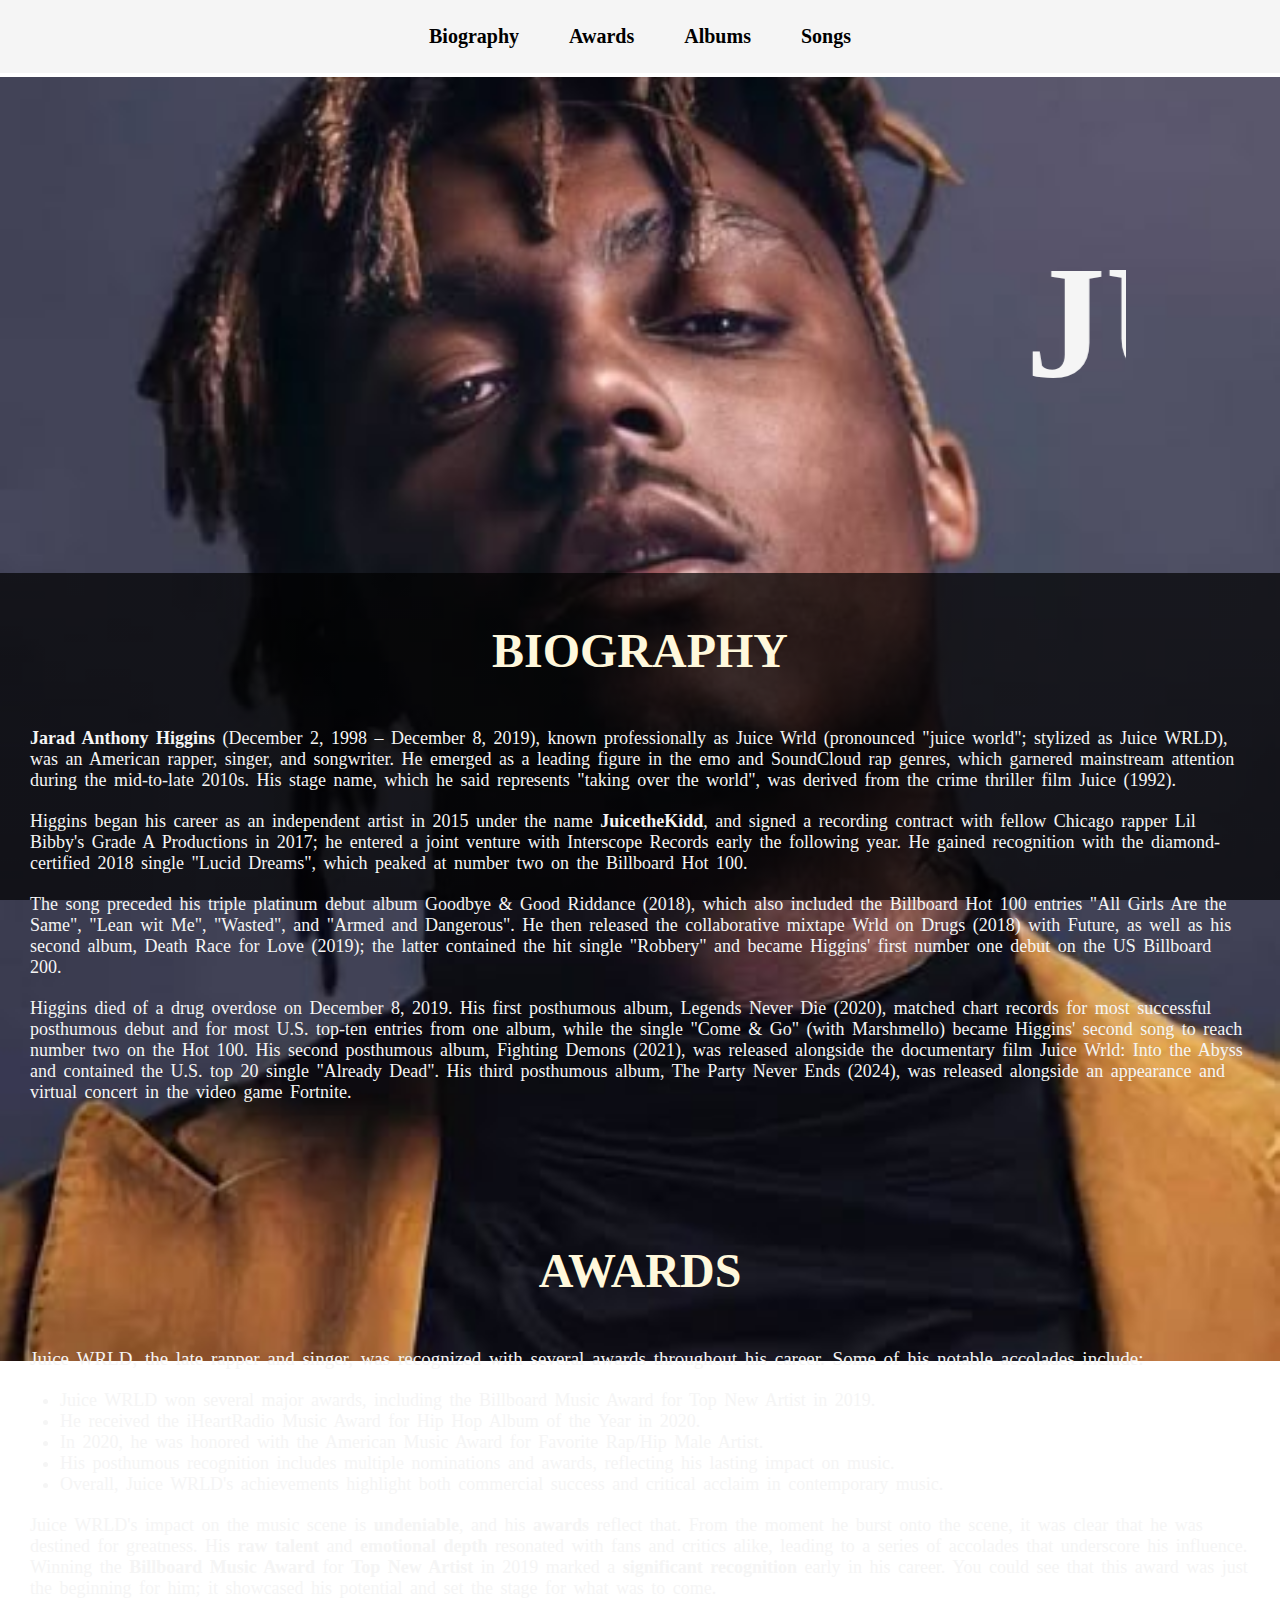
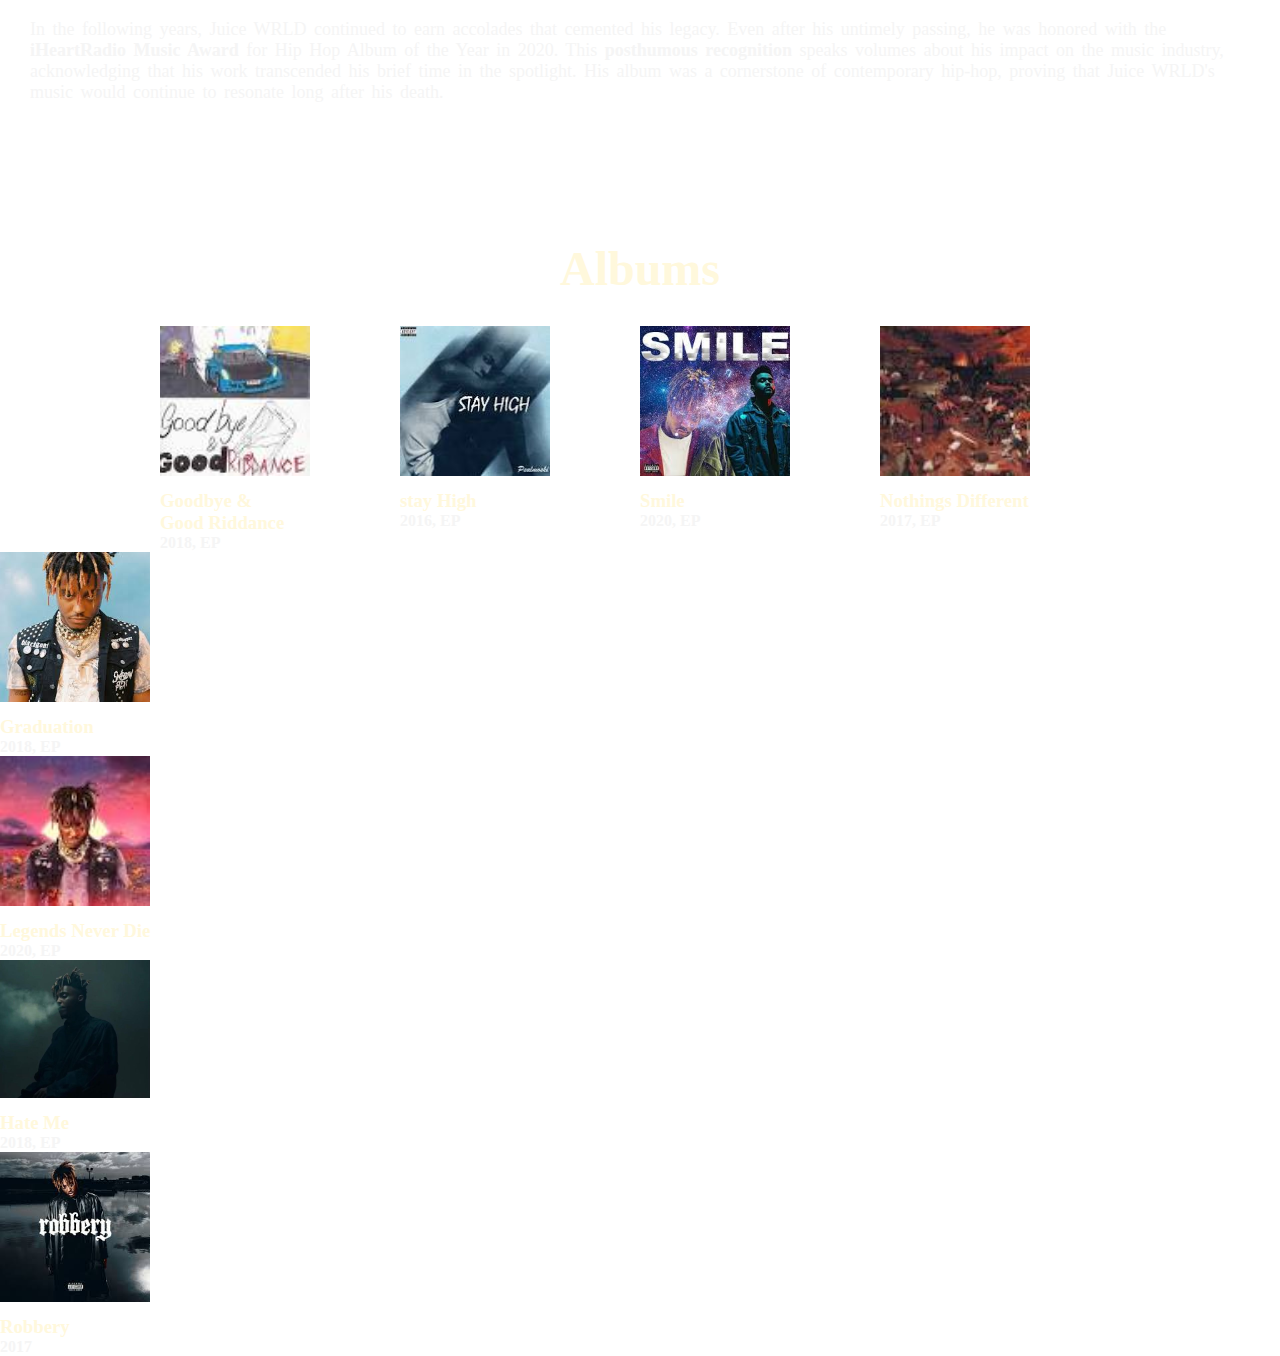
==== commit 2bccf0e1: "update" ====
--- a/index.html
+++ b/index.html
@@ -5,7 +5,7 @@
     <title>A Tribute Page</title>
     <link rel="stylesheet" href="style.css">
 </head>
-<body class="container">
+<body>
     <header class="navy">
         <nav>
             <ol>
@@ -16,7 +16,11 @@
             </ol>
         </nav>
     </header>
+    <div class="blue">
+        
+    </div>
     <main class="main">
+        
         <marquee behavior="scroll" direction="left" scrollamount="12"><h2>JUICE WRLD</h2></marquee>
     </main>
     <section class="sect">
@@ -41,42 +45,51 @@
             <p>In the following years, Juice WRLD continued to earn accolades that cemented his legacy. Even after his untimely passing, he was honored with the <strong>iHeartRadio Music Award</strong> for Hip Hop Album of the Year in 2020. This <strong>posthumous recognition</strong> speaks volumes about his impact on the music industry, acknowledging that his work transcended his brief time in the spotlight. His album was a cornerstone of contemporary hip-hop, proving that Juice WRLD's music would continue to resonate long after his death.</p>
         </div>
         <div class="alb">
-            <h1 id="Albums">ALBUMS</h1>
-            <div class="con">
-                <div>
-                    <a href="https://audiomack.com/juicewrld/album/goodbye-good-riddance" target="_blank"><img src="good.jpg" alt="album cover" width="150px"></a>
-                    <h3>Goodbye &<br> Good Riddance</h3>
-                    <h4>2018, EP</h4>
-                </div>
-                <div>
-                    <a href="https://audiomack.com/juicewrld999v2/album/affliction" target="_blank"><img src="aff.jpg" alt="afflict" width="150px"></a>
-                    <h3>Affliction</h3>
-                    <h4>2017, EP</h4>
-                </div>
-                <div>
-                    <a href="https://audiomack.com/yungscarr5/song/stay-high" target="_blank"><img src="stay.jpg" alt="light" width="150px"></a>
+            <h1 id="Albums">Albums</h1>
+            <div class="acontainer">
+                <div class="acon">
+                    <div>
+                        <a href="https://audiomack.com/juicewrld/album/goodbye-good-riddance" target="_blank"><img src="good.jpg" alt="album cover" width="150px"></a>
+                        <h3>Goodbye & <br>Good Riddance</h3>
+                        <h4>2018, EP</h4>
+                    </div>
+                    <div>
+                        <a href="https://audiomack.com/yungscarr5/song/stay-high" target="_blank"><img src="estay.jpeg" alt="light" width="150px"></a>
                         <h3>stay High</h3>
                         <h4>2016, EP</h4>
+                    </div>
+                    <div>
+                        <a href="https://audiomack.com/freaq-xeonikz/song/smile" target="_blank"><img src="smi.jpg" alt="smile" width="150px"></a>
+                        <h3>Smile</h3>
+                        <h4>2020, EP</h4>
+                    </div>
+                    <div>
+                        <a href="https://audiomack.com/juicewrld999v2/album/nothings-different-3" target="_blank"><img src="nothing.jpg" alt="nothing" width="150px">
+                        <h3>Nothings Different</h3>
+                        <h4>2017, EP</h4>
+                    </div>
                 </div>
-                <div>
-                    <a href="https://audiomack.com/freaq-xeonikz/song/smile" target="_blank"><img src="smi.jpg" alt="smile" width="150px"></a>
-                    <h3>Smile</h3>
-                    <h4>2020, EP</h4>
-                </div>
-                <div>
-                    <a href="https://audiomack.com/juicewrld999v2/album/nothings-different-3" target="_blank"><img src="nothing.jpg" alt="nothing" width="150px">
-                    <h3>Nothings Different</h3>
-                    <h4>2017, EP</h4>
-                </div>
-                <div>
-                    <a href="https://audiomack.com/embed/blessedozegin/album/legend-never-dies-original" target="_blank"><img src="legends.jpg" alt="leg" width="150"></a> 
-                    <h3>Legends Never<br> Die</h3>
-                    <h4>2020, EP</h4>
-                </div>
-                <div>
-                    <a href="https://audiomack.com/rafa17-1/song/12961106" target="_blank"><img src="hate.jpeg" alt="Hate Me" width="165"></a>
-                    <h3>Hate Me</h3>
-                    <h4>2018, EP</h4>
+                <div class="aco">
+                    <div>
+                        <a href="https://audiomack.com/embed/sansid2006/song/graduation-juice-wrld" target="_blank"><img src="aud.jpeg" alt="Graduation" width="150px"</a>
+                        <h3>Graduation</h3>
+                        <h4>2018, EP</h4>
+                    </div>
+                    <div>
+                        <a href="https://audiomack.com/embed/blessedozegin/album/legend-never-dies-original" target="_blank"><img src="legends.jpg" alt="leg" width="150"></a> 
+                        <h3>Legends Never Die</h3>
+                        <h4>2020, EP</h4>
+                    </div>
+                    <div>
+                        <a href="https://audiomack.com/rafa17-1/song/12961106" target="_blank"><img src="hate.jpeg" alt="Hate Me" width="150"></a>
+                        <h3>Hate Me</h3>
+                        <h4>2018, EP</h4>
+                    </div>
+                    <div>
+                        <a href="https://audiomack.com/embed/apple243246/song/robbery" target="_blank"><img src="rob.jpeg" alt="robbery" width="150"</a>
+                        <h3>Robbery</h3>
+                        <h4>2017</h4>
+                    </div>
                 </div>
             </div>
         </div>
--- a/style.css
+++ b/style.css
@@ -5,21 +5,21 @@
     margin: 0%;
 }
 .sect{
-    background: linear-gradient(rgba(0, 0, 0, 0.8), rgba(0, 0, 0, 0.7)), url(newj.jpg);
+    background: linear-gradient(rgba(0, 0, 0, 0.7), rgba(0, 0, 0, 0.7)), url("newj.jpg");
     height: 100%;
     background-attachment: fixed;
     background-position: center;
     background-repeat: no-repeat;
     background-size: cover;
 }
-.main{
-    background-image: url("newj.jpg");
-    height: 100%;
-    background-attachment: fixed;
-    background-position: center;
-    background-repeat: no-repeat;
-    background-size: cover;
-    padding: 15%;
+.main {
+  background-image: url("newj.jpg");
+  min-height: 100%; /* Ensure the container is at least the height of the viewport */
+  background-attachment: fixed;
+  background-position: center;
+  background-repeat: no-repeat;
+  background-size: cover;
+  padding: 12%;
 }
 .bio{
     padding: 50px 0px;
@@ -40,6 +40,7 @@
     margin-bottom: 8rem;
 }
 #Albums{
+  padding-bottom: 30px;
     text-align: center;
     text-decoration: none;
     color: cornsilk;
@@ -50,7 +51,11 @@
     padding:10px 30px;
     font-weight: normal;
     font-size: large;
-    
+    word-spacing: 3px;
+}
+.blue{
+  padding: 3%;
+  background-color:white;
 }
 ol{
     display: flex;
@@ -67,18 +72,10 @@
     position: fixed; 
     top: 0;
     width: 100%; 
-    
 }
 a{
     text-decoration: none;
     color: black;
-}
-.con{
-    display: flex;
-    gap: 40px;
-    padding: 10px 40px;
-    margin: 20px;
-    flex-wrap: wrap;
 }
 h2{
     font-size: 10rem;
@@ -86,6 +83,7 @@
 }
 h3{
     color: cornsilk;
+    padding-top: 10px;
 }
 h4{
     color: whitesmoke;
@@ -101,6 +99,7 @@
     color: whitesmoke;
     padding:10px 60px;
     font-size: 18px;
+    word-spacing: 3px;
 }
 .alb{
     margin-top:px;
@@ -111,68 +110,11 @@
     padding:10px 30px;
     font-weight: normal;
 }
-img{
-        max-width: 100%; 
-        height: auto; 
-        border-radius: 10px; 
+.acon{
+  display: flex;
+  justify-content: center;
+  gap: 90px;
 }
-@media screen and (max-width: 768px) {
-    .side {
-        font-size: 20px;
-        margin: 50px;
-        text-align: right; /* Center align text */
-    }
-
-    ol {
-        gap: 20px;
-        flex-direction:row; /* Stack navigation items vertically */
-        padding: 20px;
-        font-size: 16px;
-    }
-
-    .con {
-        gap: 20px;
-        padding: 5px;
-        flex-direction: row;
-    }
-
-    p {
-        font-size: 20px;
-    }
-
-    h1, h2, h3 {
-        font-size: 24px;
-    }
-
-    .alb {
-        margin-top: 100px;
-    }
+.aco{
+  
 }
-@media screen and (max-width: 480px) {
-    .side {
-        font-size: 18px;
-        margin: 30px;
-    }
-
-    ol {
-        gap: 10px;
-        font-size: 14px;
-    }
-
-    .con {
-        gap: 10px;
-        padding: 5px;
-    }
-
-    p {
-        font-size: 20px;
-    }
-
-    h1, h2, h3 {
-        font-size: 20px;
-    }
-
-    .alb {
-        margin-top: 50px;
-    }
-}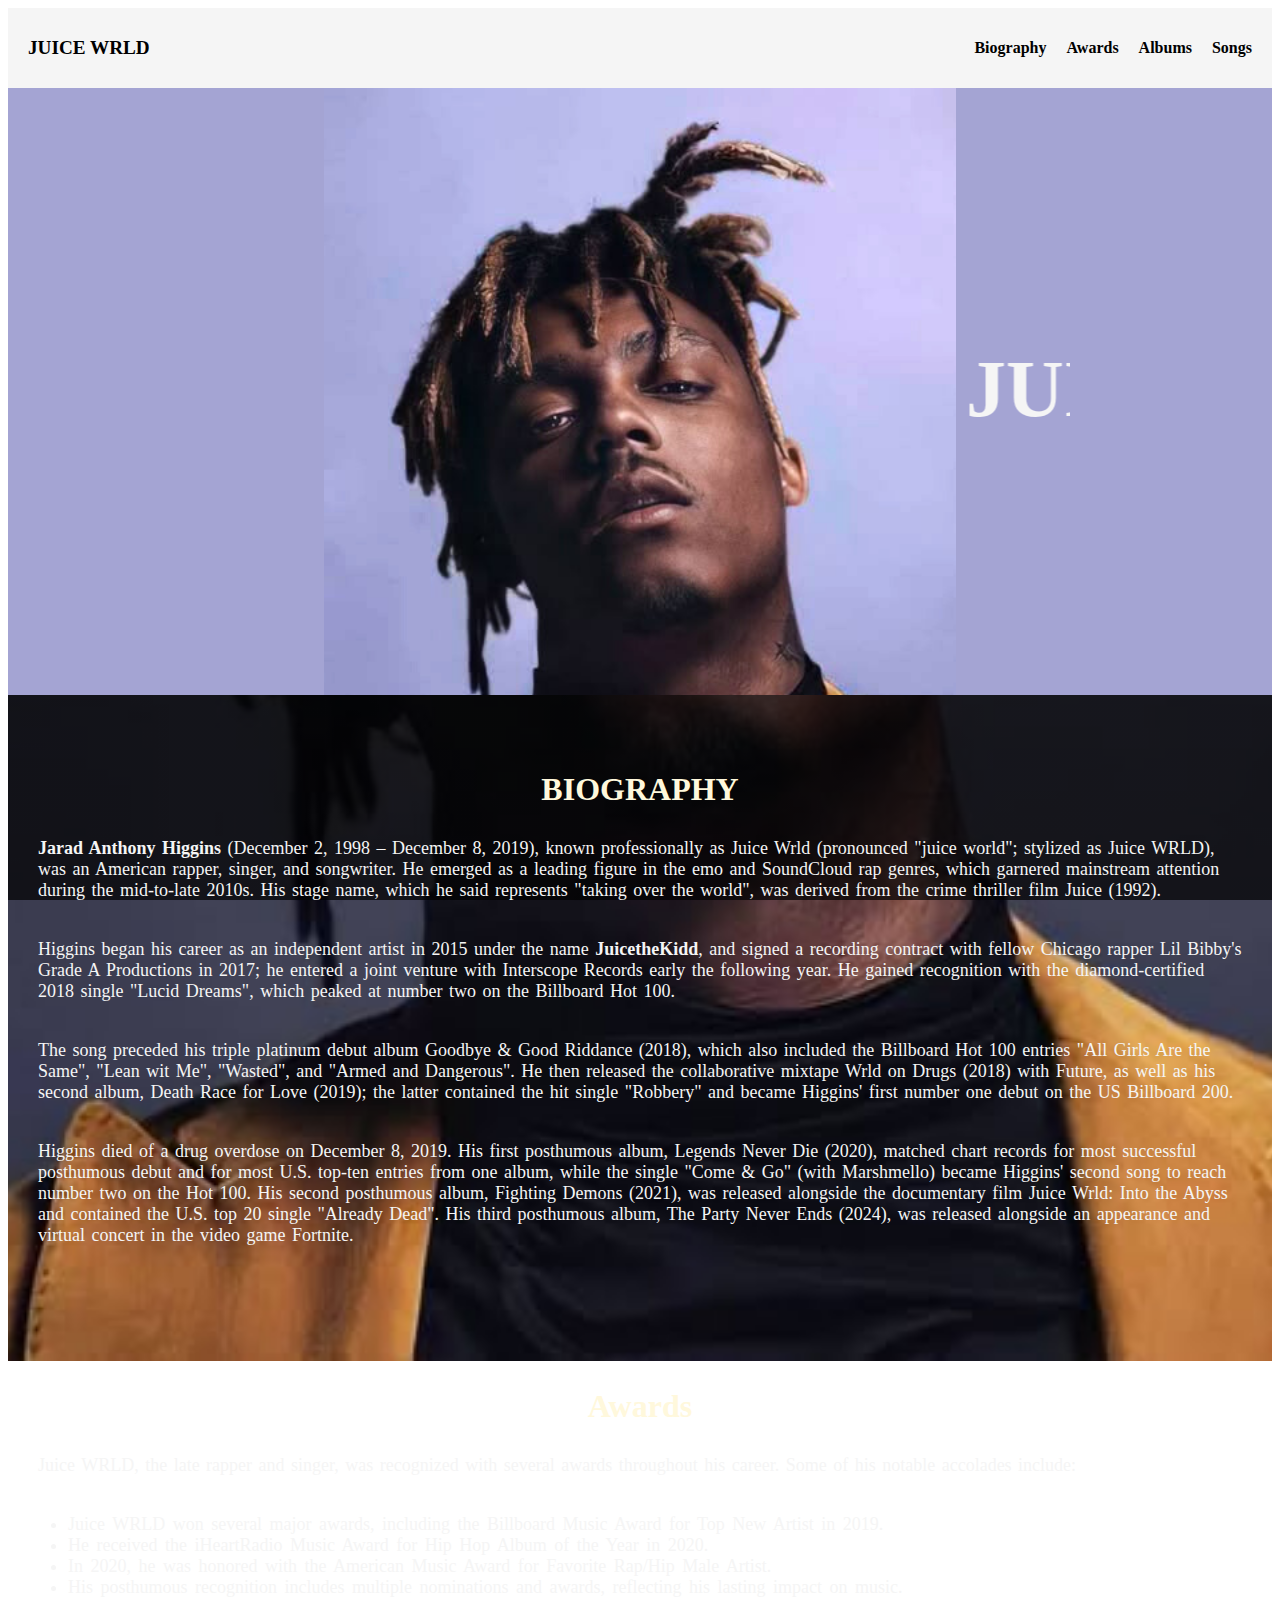
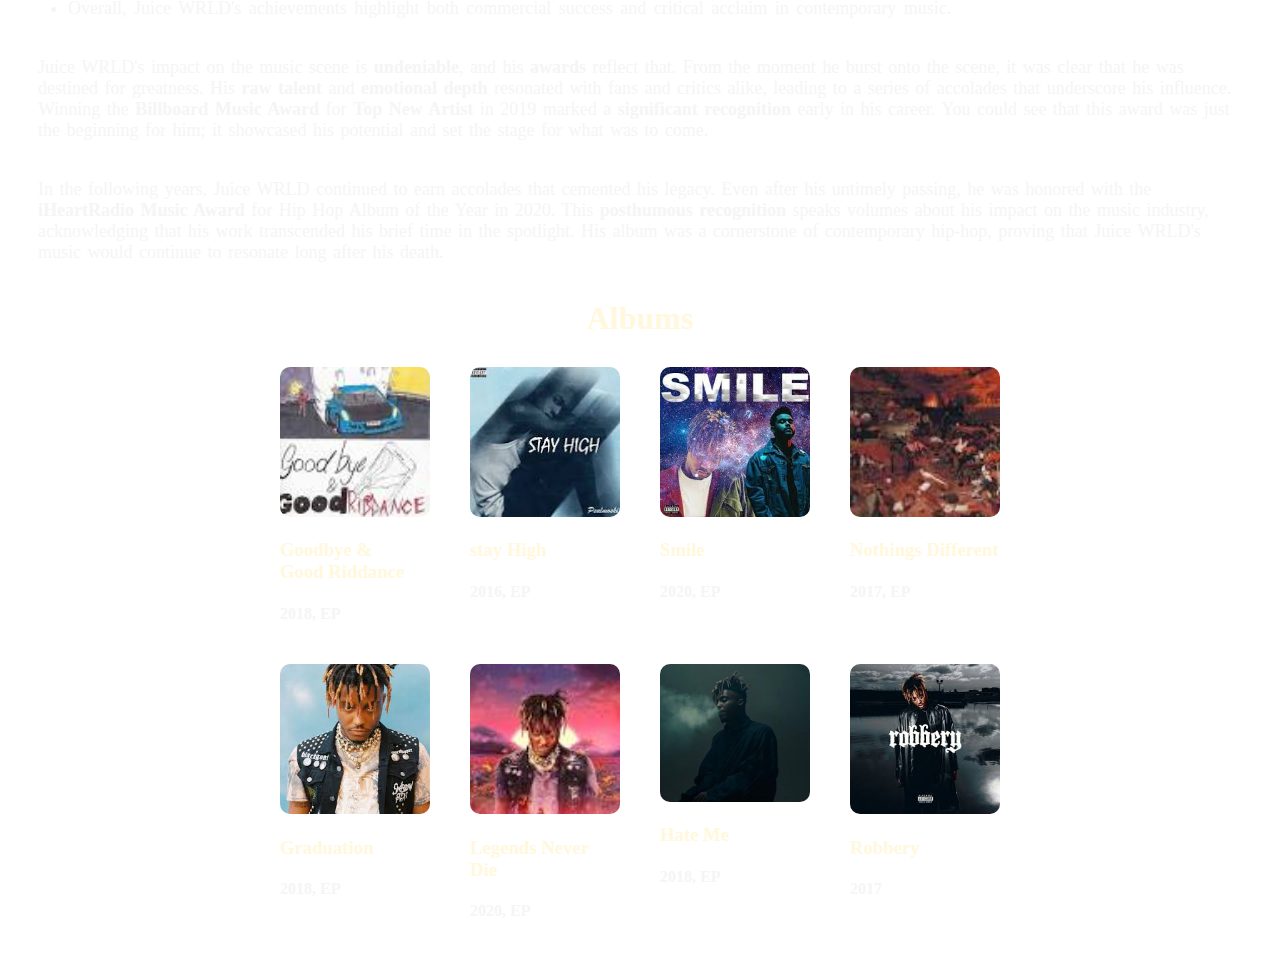
==== commit 11a4acf2: "update" ====
--- a/index.html
+++ b/index.html
@@ -1,39 +1,45 @@
 <!DOCTYPE html>
 <html lang="en">
 <head>
-    <meta name="viewport" content="width=device-width, initial-scale=1.0">
-    <title>A Tribute Page</title>
-    <link rel="stylesheet" href="style.css">
+  <meta charset="UTF-8" />
+  <meta name="viewport" content="width=device-width, initial-scale=1.0" />
+  <title>Juice WRLD Tribute</title>
+  <link rel="stylesheet" href="style.css" />
 </head>
 <body>
-    <header class="navy">
-        <nav>
-            <ol>
-                <li><a href="#Biography">Biography</a></li>
-                <li><a href="#Awards">Awards</a></li>
-                <li><a href="#Albums">Albums</a></li>
-                <li><a href="songs.html">Songs</a></li>
-            </ol>
-        </nav>
-    </header>
-    <div class="blue">
-        
+<header>
+  <nav class="navbar">
+    <div class="logo">JUICE WRLD</div>
+    <ol class="nav-links" id="navlinks">
+      <li><a href="#Biography">Biography</a></li>
+      <li><a href="#Awards">Awards</a></li>
+      <li><a href="#Albums">Albums</a></li>
+      <li><a href="#">Songs</a></li>
+    </ol>
+    <div class="hamburger" id="hamburger">
+      <span></span>
+      <span></span>
+      <span></span>
     </div>
-    <main class="main">
-        
-        <marquee behavior="scroll" direction="left" scrollamount="12"><h2>JUICE WRLD</h2></marquee>
-    </main>
-    <section class="sect">
-        <div class="bio">
-            <h1 id="Biography">BIOGRAPHY</h1>
-            <p><strong>Jarad Anthony Higgins</strong> (December 2, 1998 – December 8, 2019), known professionally as Juice Wrld (pronounced "juice world"; stylized as Juice WRLD), was an American rapper, singer, and songwriter. He emerged as a leading figure in the emo and SoundCloud rap genres, which garnered mainstream attention during the mid-to-late 2010s. His stage name, which he said represents "taking over the world", was derived from the crime thriller film Juice (1992).</p>
-           <p>Higgins began his career as an independent artist in 2015 under the name <strong>JuicetheKidd</strong>, and signed a recording contract with fellow Chicago rapper Lil Bibby's Grade A Productions in 2017; he entered a joint venture with Interscope Records early the following year. He gained recognition with the diamond-certified 2018 single "Lucid Dreams", which peaked at number two on the Billboard Hot 100.</p> 
-           <p>The song preceded his triple platinum debut album Goodbye & Good Riddance (2018), which also included the Billboard Hot 100 entries "All Girls Are the Same", "Lean wit Me", "Wasted", and "Armed and Dangerous". He then released the collaborative mixtape Wrld on Drugs (2018) with Future, as well as his second album, Death Race for Love (2019); the latter contained the hit single "Robbery" and became Higgins' first number one debut on the US Billboard 200.</p>
-            <p>Higgins died of a drug overdose on December 8, 2019. His first posthumous album, Legends Never Die (2020), matched chart records for most successful posthumous debut and for most U.S. top-ten entries from one album, while the single "Come & Go" (with Marshmello) became Higgins' second song to reach number two on the Hot 100. His second posthumous album, Fighting Demons (2021), was released alongside the documentary film Juice Wrld: Into the Abyss and contained the U.S. top 20 single "Already Dead". His third posthumous album, The Party Never Ends (2024), was released alongside an appearance and virtual concert in the video game Fortnite.</p>
-        </div>
-        <div class="awa">
-            <h1 id="Awards">AWARDS</h1>
-            <p class="ards">Juice WRLD, the late rapper and singer, was recognized with several awards throughout his career. Some of his notable accolades include:</p>
+  </nav>
+  </header>
+
+  <main class="main-header">
+    <marquee behavior="scroll" direction="left" scrollamount="12"><h1 class="juice">JUICE WRLD</h1></marquee>
+  
+  </main>
+
+  <section class="section" id="Biography">
+    <div class="bio">
+    <h2>BIOGRAPHY</h2>
+    <p><strong>Jarad Anthony Higgins</strong> (December 2, 1998 – December 8, 2019), known professionally as Juice Wrld (pronounced "juice world"; stylized as Juice WRLD), was an American rapper, singer, and songwriter. He emerged as a leading figure in the emo and SoundCloud rap genres, which garnered mainstream attention during the mid-to-late 2010s. His stage name, which he said represents "taking over the world", was derived from the crime thriller film Juice (1992).</p>
+   <p>Higgins began his career as an independent artist in 2015 under the name <strong>JuicetheKidd</strong>, and signed a recording contract with fellow Chicago rapper Lil Bibby's Grade A Productions in 2017; he entered a joint venture with Interscope Records early the following year. He gained recognition with the diamond-certified 2018 single "Lucid Dreams", which peaked at number two on the Billboard Hot 100.</p> 
+   <p>The song preceded his triple platinum debut album Goodbye & Good Riddance (2018), which also included the Billboard Hot 100 entries "All Girls Are the Same", "Lean wit Me", "Wasted", and "Armed and Dangerous". He then released the collaborative mixtape Wrld on Drugs (2018) with Future, as well as his second album, Death Race for Love (2019); the latter contained the hit single "Robbery" and became Higgins' first number one debut on the US Billboard 200.</p>
+    <p>Higgins died of a drug overdose on December 8, 2019. His first posthumous album, Legends Never Die (2020), matched chart records for most successful posthumous debut and for most U.S. top-ten entries from one album, while the single "Come & Go" (with Marshmello) became Higgins' second song to reach number two on the Hot 100. His second posthumous album, Fighting Demons (2021), was released alongside the documentary film Juice Wrld: Into the Abyss and contained the U.S. top 20 single "Already Dead". His third posthumous album, The Party Never Ends (2024), was released alongside an appearance and virtual concert in the video game Fortnite.</p>
+    </div>
+<div class="awa" id="Awards">
+    <h2>Awards</h2>
+    <p class="ards">Juice WRLD, the late rapper and singer, was recognized with several awards throughout his career. Some of his notable accolades include:</p>
             <ul>
                 <li>Juice WRLD won several major awards, including the Billboard Music Award for Top New Artist in 2019.</li>
                 <li>He received the iHeartRadio Music Award for Hip Hop Album of the Year in 2020.</li>
@@ -44,55 +50,62 @@
             <p>Juice WRLD's impact on the music scene is <strong>undeniable</strong>, and his <strong>awards</strong> reflect that. From the moment he burst onto the scene, it was clear that he was destined for greatness. His <strong> raw talent</strong> and <strong>emotional depth</strong> resonated with fans and critics alike, leading to a series of accolades that underscore his influence. Winning the <strong>Billboard Music Award</strong> for <strong>Top New Artist</strong> in 2019 marked a <strong>significant recognition</strong> early in his career. You could see that this award was just the beginning for him; it showcased his potential and set the stage for what was to come.</p>
             <p>In the following years, Juice WRLD continued to earn accolades that cemented his legacy. Even after his untimely passing, he was honored with the <strong>iHeartRadio Music Award</strong> for Hip Hop Album of the Year in 2020. This <strong>posthumous recognition</strong> speaks volumes about his impact on the music industry, acknowledging that his work transcended his brief time in the spotlight. His album was a cornerstone of contemporary hip-hop, proving that Juice WRLD's music would continue to resonate long after his death.</p>
         </div>
-        <div class="alb">
-            <h1 id="Albums">Albums</h1>
-            <div class="acontainer">
-                <div class="acon">
-                    <div>
-                        <a href="https://audiomack.com/juicewrld/album/goodbye-good-riddance" target="_blank"><img src="good.jpg" alt="album cover" width="150px"></a>
-                        <h3>Goodbye & <br>Good Riddance</h3>
-                        <h4>2018, EP</h4>
-                    </div>
-                    <div>
-                        <a href="https://audiomack.com/yungscarr5/song/stay-high" target="_blank"><img src="estay.jpeg" alt="light" width="150px"></a>
-                        <h3>stay High</h3>
-                        <h4>2016, EP</h4>
-                    </div>
-                    <div>
-                        <a href="https://audiomack.com/freaq-xeonikz/song/smile" target="_blank"><img src="smi.jpg" alt="smile" width="150px"></a>
-                        <h3>Smile</h3>
-                        <h4>2020, EP</h4>
-                    </div>
-                    <div>
-                        <a href="https://audiomack.com/juicewrld999v2/album/nothings-different-3" target="_blank"><img src="nothing.jpg" alt="nothing" width="150px">
-                        <h3>Nothings Different</h3>
-                        <h4>2017, EP</h4>
-                    </div>
-                </div>
-                <div class="aco">
-                    <div>
-                        <a href="https://audiomack.com/embed/sansid2006/song/graduation-juice-wrld" target="_blank"><img src="aud.jpeg" alt="Graduation" width="150px"</a>
-                        <h3>Graduation</h3>
-                        <h4>2018, EP</h4>
-                    </div>
-                    <div>
-                        <a href="https://audiomack.com/embed/blessedozegin/album/legend-never-dies-original" target="_blank"><img src="legends.jpg" alt="leg" width="150"></a> 
-                        <h3>Legends Never Die</h3>
-                        <h4>2020, EP</h4>
-                    </div>
-                    <div>
-                        <a href="https://audiomack.com/rafa17-1/song/12961106" target="_blank"><img src="hate.jpeg" alt="Hate Me" width="150"></a>
-                        <h3>Hate Me</h3>
-                        <h4>2018, EP</h4>
-                    </div>
-                    <div>
-                        <a href="https://audiomack.com/embed/apple243246/song/robbery" target="_blank"><img src="rob.jpeg" alt="robbery" width="150"</a>
-                        <h3>Robbery</h3>
-                        <h4>2017</h4>
-                    </div>
-                </div>
-            </div>
+
+  <div id="Albums">
+    <h2>Albums</h2>
+    <div class="albums">
+      <div class="album-card">
+        <a href="https://audiomack.com/juicewrld/album/goodbye-good-riddance" target="_blank"><img src="good.jpg" alt="album cover" width="150px"></a>
+        <h3>Goodbye & <br>Good Riddance</h3>
+        <h4>2018, EP</h4>
+      </div>
+      <div class="album-card">
+        <a href="https://audiomack.com/yungscarr5/song/stay-high" target="_blank"><img src="estay.jpeg" alt="light" width="150px"></a>
+        <h3>stay High</h3>
+        <h4>2016, EP</h4>
+      </div>
+      <div class="album-card">
+        <a href="https://audiomack.com/freaq-xeonikz/song/smile" target="_blank"><img src="smi.jpg" alt="smile" width="150px"></a>
+        <h3>Smile</h3>
+        <h4>2020, EP</h4>
+      </div>
+      <div class="album-card">
+        <a href="https://audiomack.com/juicewrld999v2/album/nothings-different-3" target="_blank"><img src="nothing.jpg" alt="nothing" width="150px"></a>
+        <h3>Nothings Different</h3>
+        <h4>2017, EP</h4>
+      </div>
+    </div>
+    <div class="albu">
+        <div class="album-card">
+            <a href="https://audiomack.com/embed/sansid2006/song/graduation-juice-wrld" target="_blank"><img src="aud.jpeg" alt="Graduation" width="150px"></a>
+            <h3>Graduation</h3>
+            <h4>2018, EP</h4>
         </div>
-    </section>
+        <div class="album-card">
+            <a href="https://audiomack.com/embed/blessedozegin/album/legend-never-dies-original" target="_blank"><img src="legends.jpg" alt="leg" width="150"></a> 
+            <h3>Legends Never Die</h3>
+            <h4>2020, EP</h4>
+        </div>
+        <div class="album-card">
+            <a href="https://audiomack.com/rafa17-1/song/12961106" target="_blank"><img src="hate.jpeg" alt="Hate Me" width="150" height="150px"></a>
+            <h3>Hate Me</h3>
+            <h4>2018, EP</h4>
+        </div>
+        <div class="album-card">
+            <a href="https://audiomack.com/embed/apple243246/song/robbery" target="_blank"><img src="rob.jpeg" alt="robbery" width="150"></a>
+            <h3>Robbery</h3>
+            <h4>2017</h4>
+        </div>
+    </div>
+  </section>
+
+  <script>
+    const hamburger = document.getElementById('hamburger');
+    const navlinks = document.getElementById('navlinks');
+
+    hamburger.addEventListener('click', () => {
+      navlinks.classList.toggle('show');
+    });
+  </script>
 </body>
-</html>+</html>
--- a/style.css
+++ b/style.css
@@ -1,120 +1,170 @@
-
-*{
-    box-sizing: border-box;
-    padding: 0%;
-    margin: 0%;
-}
-.sect{
-    background: linear-gradient(rgba(0, 0, 0, 0.7), rgba(0, 0, 0, 0.7)), url("newj.jpg");
-    height: 100%;
-    background-attachment: fixed;
-    background-position: center;
-    background-repeat: no-repeat;
-    background-size: cover;
-}
-.main {
-  background-image: url("newj.jpg");
-  min-height: 100%; /* Ensure the container is at least the height of the viewport */
-  background-attachment: fixed;
-  background-position: center;
-  background-repeat: no-repeat;
-  background-size: cover;
-  padding: 12%;
-}
-.bio{
-    padding: 50px 0px;
-    margin-bottom: 5rem;
-}
-#Biography{
-    padding-bottom: 40px;
-    text-align: center;
-    text-decoration: none;
-    color: cornsilk;
-    font-size: 3rem;
-}
-marquee{
-    width: 100%;
-    height: 50%;
-}
-.awa{
-    margin-bottom: 8rem;
-}
-#Albums{
-  padding-bottom: 30px;
-    text-align: center;
-    text-decoration: none;
-    color: cornsilk;
-    font-size: 3rem;
-}
-p{
-    color: whitesmoke;
-    padding:10px 30px;
-    font-weight: normal;
-    font-size: large;
-    word-spacing: 3px;
-}
-.blue{
-  padding: 3%;
-  background-color:white;
-}
-ol{
-    display: flex;
-    gap: 50px;
-    justify-content: center;
-    text-align: center;
-    padding: 25px;
-    list-style: none;
-    background-color: whitesmoke;
-    font-weight: bold;
-    font-size: 20px;
-    text-decoration: none;
-    overflow: hidden;
-    position: fixed; 
-    top: 0;
-    width: 100%; 
-}
-a{
-    text-decoration: none;
-    color: black;
-}
-h2{
-    font-size: 10rem;
-    color: whitesmoke;
-}
-h3{
-    color: cornsilk;
-    padding-top: 10px;
-}
-h4{
-    color: whitesmoke;
-}
-#Awards{
-    padding-bottom: 40px;
-    color: cornsilk;
-    text-align: center;
-    text-decoration: none;
-    font-size: 3rem;
-}
-ul{
+   .body {
+      height: 100%;
+    }
+    
+    .navbar {
+      background: whitesmoke;
+      padding: 15px 20px;
+      display: flex;
+      justify-content: space-between;
+      align-items: center;
+      position: sticky;
+      top: 0;
+      z-index: 10;
+    }
+    
+    .logo {
+      font-weight: bold;
+      font-size: 1.2rem;
+      color: black;
+    }
+    
+    .nav-links {
+      display: flex;
+      list-style: none;
+      gap: 20px;
+    }
+    
+    .nav-links a {
+      text-decoration: none;
+      color: black;
+      font-weight: bold;
+    }
+    
+    /* Hamburger Menu */
+    .hamburger {
+      display: none;
+      flex-direction: column;
+      gap: 4px;
+      cursor: pointer;
+    }
+    
+    .hamburger span {
+      width: 25px;
+      height: 3px;
+      background: black;
+      #413f53
+      border-radius: 2px;
+    }
+   
+    /* Hero Section */
+    .main-header {
+      background-image: url("b9b54f2e-5f24-46bf-a9e1-00f034ed2185.jpg");
+      height: 100%;; 
+      background-attachment: fixed;
+      background-position: center;
+      background-repeat: no-repeat;
+      background-size: contain;
+      background-color:#a4a4d3;
+      padding: 16%;
+    }
+    .section{
+      background: linear-gradient(rgba(0, 0, 0, 0.7), rgba(0, 0, 0, 0.7)), url("newj.jpg");
+      height: 100%;
+      background-attachment: fixed;
+      background-position: center;
+      background-repeat: no-repeat;
+      background-size: cover;
+    }
+    .juice{
+      color: whitesmoke;
+      font-size: 5rem;
+    }
+    
+    /* Content Sections */
+    .bio {
+      padding: 50px 0px;
+      margin-bottom: 4rem;
+    }
+    p{
+      color: whitesmoke;
+      padding:10px 30px;
+      font-weight: normal;
+      font-size: large;
+      word-spacing: 2px;
+    }
+     h2 {
+      font-size: 2rem;
+      color: cornsilk;
+      margin-bottom: 20px;
+      text-align: center;
+    }
+    h3{
+      color: cornsilk;
+    }
+    h4{
+      color: whitesmoke;
+    }
+    ul{
     color: whitesmoke;
     padding:10px 60px;
     font-size: 18px;
     word-spacing: 3px;
-}
-.alb{
-    margin-top:px;
-}
-.ards{
-    color: whitesmoke;
-    font-size: 19px;
-    padding:10px 30px;
-    font-weight: normal;
-}
-.acon{
-  display: flex;
-  justify-content: center;
-  gap: 90px;
-}
-.aco{
-  
-}
+  }
+    .album-card {
+      margin: 10px;
+      max-width: 150px;
+    }
+    
+    .album-card img {
+      min-width:100%;
+      border-radius: 10px;
+      height: auto;
+    }
+    
+    .albums {
+      display: flex;
+      justify-content: center;
+      flex-wrap: wrap;
+      gap: 20px;
+    }
+    .albu{
+      display:flex ;
+      justify-content: center;
+      flex-wrap: wrap;
+      gap: 20px;
+    }
+    /* Responsive */
+    @media (max-width: 768px) {
+      .nav-links {
+        display: none;
+        flex-direction: column;
+        background: #222;
+        position: absolute;
+        top: 60px;
+        right: 20px;
+        width: 200px;
+        padding: 15px;
+        border-radius: 5px;
+      }
+    
+      .nav-links.show {
+        display: flex;
+      }
+    
+      .nav-links li a {
+        color: white;
+      }
+    
+      .hamburger {
+        display: flex;
+      }
+    
+      .juice {
+        font-size: 2rem;
+      }
+    
+      .section h2 {
+        font-size: 1.5rem;
+      }
+    
+      .albums {
+        flex-direction: column;
+        align-items: center;
+      }
+    
+      .album-card {
+        width: 80%;
+      }
+    }
+    